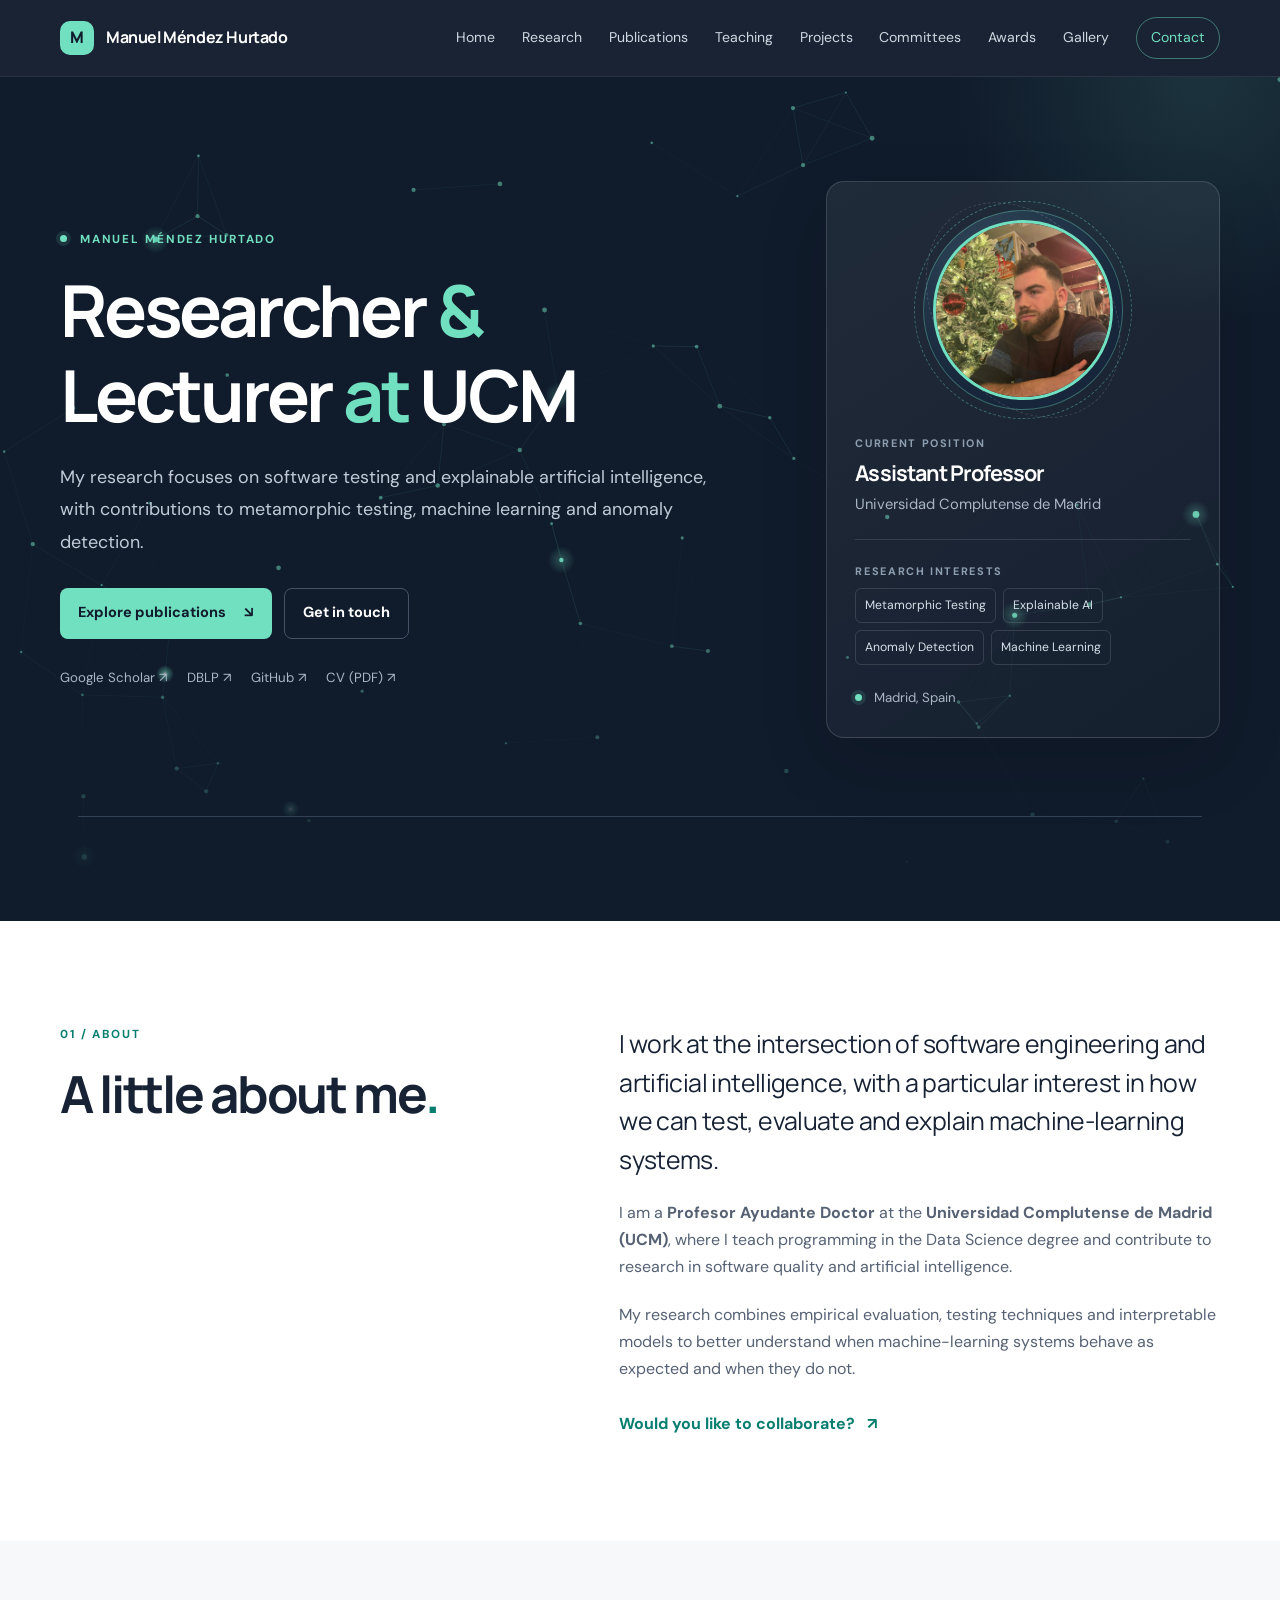
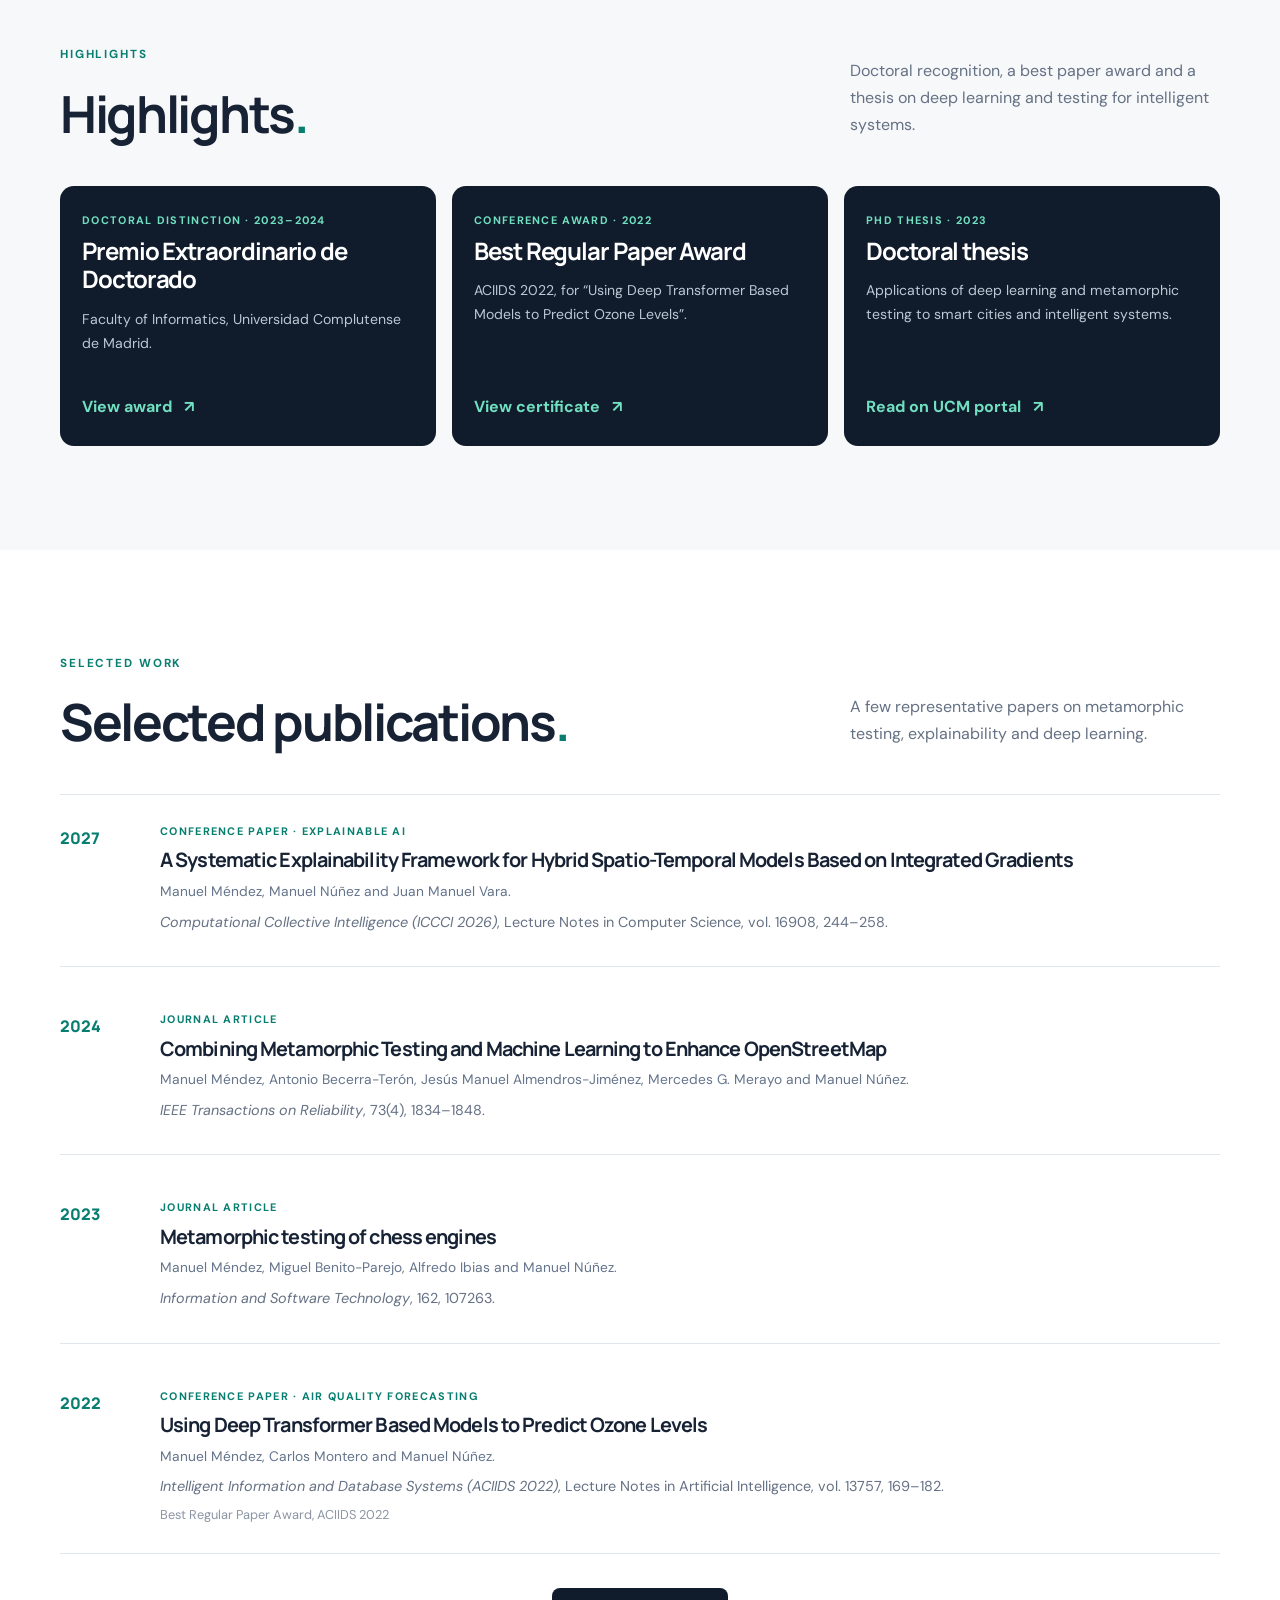
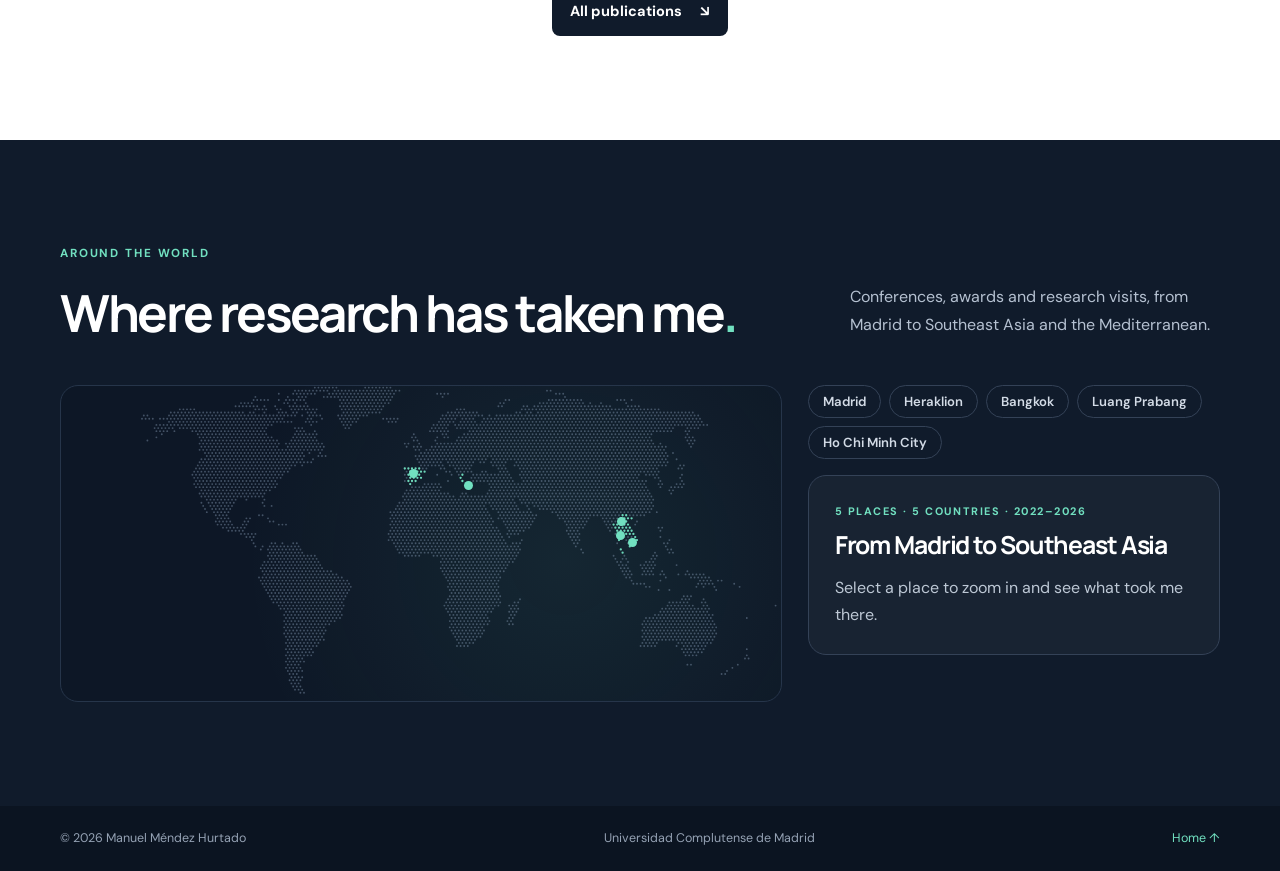
==== index.html @ ad439038 "Add animated hero network and interactive journey map to the home page - Hero: canvas network of nod" ====
<!doctype html>
<html lang="en">
<head>
  <meta charset="utf-8">
  <meta name="viewport" content="width=device-width, initial-scale=1">
  <meta name="description" content="Academic profile of Manuel Méndez Hurtado, researcher and lecturer at Universidad Complutense de Madrid.">
  <meta name="theme-color" content="#101b2b">
  <title>Home | Manuel Méndez Hurtado</title>
  <link rel="preconnect" href="https://fonts.googleapis.com">
  <link rel="preconnect" href="https://fonts.gstatic.com" crossorigin>
  <link href="https://fonts.googleapis.com/css2?family=DM+Sans:wght@400;500;600;700&family=Manrope:wght@400;500;600;700;800&display=swap" rel="stylesheet">
  <link rel="stylesheet" href="styles.css">
  <script type="application/ld+json">
  {
    "@context": "https://schema.org",
    "@type": "Person",
    "@id": "https://mmh1997.github.io/manuelmendezresearch/#person",
    "name": "Manuel Méndez Hurtado",
    "alternateName": [
      "Manuel Méndez"
    ],
    "url": "https://mmh1997.github.io/manuelmendezresearch/",
    "image": "https://mmh1997.github.io/manuelmendezresearch/assets/manuel-mendez-hurtado.jpg",
    "jobTitle": "Profesor Ayudante Doctor",
    "description": "Researcher and lecturer at Universidad Complutense de Madrid working on software testing and explainable artificial intelligence.",
    "worksFor": {
      "@type": "CollegeOrUniversity",
      "name": "Universidad Complutense de Madrid",
      "url": "https://www.ucm.es/"
    },
    "address": {
      "@type": "PostalAddress",
      "addressLocality": "Madrid",
      "addressCountry": "ES"
    },
    "knowsAbout": [
      "Metamorphic testing",
      "Explainable artificial intelligence",
      "Anomaly detection",
      "Machine learning",
      "Software testing"
    ],
    "award": [
      "Premio Extraordinario de Doctorado, Faculty of Informatics, Universidad Complutense de Madrid (2023–2024)",
      "Best Regular Paper Award, ACIIDS 2022"
    ],
    "sameAs": [
      "https://scholar.google.es/citations?user=avZSGS0AAAAJ&hl=es",
      "https://dblp.org/pid/335/9551.html",
      "https://github.com/MMH1997"
    ]
  }
  </script>
</head>
<body>
  <a class="skip-link" href="#main">Skip to content</a>
  <header class="site-header">
    <nav class="nav container" aria-label="Main navigation">
      <a class="brand" href="index.html" aria-label="Home">
        <span class="brand-mark">M</span>
        <span>Manuel Méndez Hurtado</span>
      </a>
      <button class="menu-toggle" id="menu-toggle" aria-expanded="false" aria-controls="nav-links" aria-label="Open navigation">☰</button>
      <div class="nav-links" id="nav-links">
        <a href="index.html" aria-current="page">Home</a>
        <a href="research.html">Research</a>
        <a href="publications.html">Publications</a>
        <a href="teaching.html">Teaching</a>
        <a href="projects.html">Projects</a>
        <a href="committees.html">Committees</a>
        <a href="awards.html">Awards</a>
        <a href="gallery.html">Gallery</a>
        <a href="contact.html" class="nav-contact">Contact</a>
      </div>
    </nav>
  </header>
  <main id="main">
<section class="hero section" id="home">
      <div class="container hero-grid">
        <div class="hero-copy">
          <p class="eyebrow"><span class="status-dot"></span> Manuel Méndez Hurtado </p>
          <h1>Researcher <span class="accent">&</span> Lecturer <span class="accent"> at </span> UCM </h1>
          <p class="hero-lead">My research focuses on software testing and explainable artificial intelligence, with contributions to metamorphic testing, machine learning and anomaly detection.</p>
          <div class="hero-actions">
            <a class="button button-primary" href="publications.html">Explore publications <span aria-hidden="true">↘</span></a>
            <a class="button button-secondary" href="contact.html">Get in touch</a>
          </div>
          <div class="hero-links" aria-label="Academic profiles">
            <a href="https://scholar.google.es/citations?user=avZSGS0AAAAJ&amp;hl=es" target="_blank" rel="noreferrer">Google Scholar <span aria-hidden="true">↗</span></a>
            <a href="https://dblp.org/pid/335/9551.html" target="_blank" rel="noreferrer">DBLP <span aria-hidden="true">↗</span></a>
            <a href="https://github.com/MMH1997" target="_blank" rel="noreferrer">GitHub <span aria-hidden="true">↗</span></a>
            <a href="https://web.fdi.ucm.es/UCMFiles/pdf/CVs/manumend.pdf" target="_blank" rel="noreferrer">CV (PDF) <span aria-hidden="true">↗</span></a>
          </div>
        </div>

<aside class="hero-card" aria-label="Profile summary">
  <div class="profile-orbit">
    <img
      class="profile-photo"
      src="assets/manuel-mendez-hurtado.jpg"
      alt="Manuel Méndez Hurtado"
    >
    <span class="orbit orbit-one"></span>
    <span class="orbit orbit-two"></span>
  </div>
          <p class="card-label">CURRENT POSITION</p>
          <h2>Assistant Professor</h2>
          <p class="muted">Universidad Complutense de Madrid</p>
          <div class="card-rule"></div>
          <p class="card-label">RESEARCH INTERESTS</p>
          <div class="tag-list">
            <span>Metamorphic Testing</span>
            <span>Explainable AI</span>
            <span>Anomaly Detection</span>
            <span>Machine Learning</span>
          </div>
          <p class="card-foot"><span class="mini-dot"></span> Madrid, Spain</p>
        </aside>
      </div>
      <div class="hero-bottom container">
        <span></span><span class="hero-line"></span><span></span>
      </div>
    </section>

<section class="section section-light" id="about">
      <div class="container split-layout">
        <div>
          <p class="eyebrow eyebrow-dark">01 / ABOUT</p>
          <h2 class="section-title">A little about me<span class="accent">.</span></h2>
        </div>
        <div class="section-copy">
          <p class="large-copy">I work at the intersection of software engineering and artificial intelligence, with a particular interest in how we can test, evaluate and explain machine-learning systems.</p>
          <p>I am a <strong>Profesor Ayudante Doctor</strong> at the <strong>Universidad Complutense de Madrid (UCM)</strong>, where I teach programming in the Data Science degree and contribute to research in software quality and artificial intelligence.</p>
          <p>My research combines empirical evaluation, testing techniques and interpretable models to better understand when machine-learning systems behave as expected and when they do not.</p>
          <a class="text-link" href="contact.html">Would you like to collaborate? <span aria-hidden="true">↗</span></a>
        </div>
      </div>
    </section>

    <section class="section" id="highlights">
      <div class="container">
        <div class="section-heading">
          <div>
            <p class="eyebrow eyebrow-dark">HIGHLIGHTS</p>
            <h2 class="section-title">Highlights<span class="accent">.</span></h2>
          </div>
          <p class="section-intro">Doctoral recognition, a best paper award and a thesis on deep learning and testing for intelligent systems.</p>
        </div>
        <div class="highlight-grid">
          <article class="project-card highlight-card">
            <p class="project-kicker">DOCTORAL DISTINCTION · 2023–2024</p>
            <h3>Premio Extraordinario de Doctorado</h3>
            <p>Faculty of Informatics, Universidad Complutense de Madrid.</p>
            <a class="text-link highlight-link" href="awards.html">View award <span aria-hidden="true">↗</span></a>
          </article>
          <article class="project-card highlight-card">
            <p class="project-kicker">CONFERENCE AWARD · 2022</p>
            <h3>Best Regular Paper Award</h3>
            <p>ACIIDS 2022, for “Using Deep Transformer Based Models to Predict Ozone Levels”.</p>
            <a class="text-link highlight-link" href="awards.html">View certificate <span aria-hidden="true">↗</span></a>
          </article>
          <article class="project-card highlight-card">
            <p class="project-kicker">PHD THESIS · 2023</p>
            <h3>Doctoral thesis</h3>
            <p>Applications of deep learning and metamorphic testing to smart cities and intelligent systems.</p>
            <a class="text-link highlight-link" href="https://produccioncientifica.ucm.es/documentos/67895f5463972c4a4c5979fa" target="_blank" rel="noopener noreferrer">Read on UCM portal <span aria-hidden="true">↗</span></a>
          </article>
        </div>
      </div>
    </section>

    <section class="section section-light" id="selected-publications">
      <div class="container">
        <div class="section-heading">
          <div>
            <p class="eyebrow eyebrow-dark">SELECTED WORK</p>
            <h2 class="section-title">Selected publications<span class="accent">.</span></h2>
          </div>
          <p class="section-intro">A few representative papers on metamorphic testing, explainability and deep learning.</p>
        </div>
        <div class="publication-list">
        <article class="publication">
          <div class="pub-year">2027</div>
          <div class="pub-content">
            <p class="pub-type">Conference paper · Explainable AI</p>
            <h3><a href="https://doi.org/10.1007/978-3-032-36868-3_17" target="_blank" rel="noopener noreferrer">A Systematic Explainability Framework for Hybrid Spatio-Temporal Models Based on Integrated Gradients</a></h3>
            <p class="pub-authors">Manuel Méndez, Manuel Núñez and Juan Manuel Vara.</p>
            <p class="pub-venue"><em>Computational Collective Intelligence (ICCCI 2026)</em>, Lecture Notes in Computer Science, vol. 16908, 244–258.</p>
          </div>
        </article>
        <article class="publication">
          <div class="pub-year">2024</div>
          <div class="pub-content">
            <p class="pub-type">Journal article</p>
            <h3><a href="https://doi.org/10.1109/TR.2024.3379366" target="_blank" rel="noopener noreferrer">Combining Metamorphic Testing and Machine Learning to Enhance OpenStreetMap</a></h3>
            <p class="pub-authors">Manuel Méndez, Antonio Becerra-Terón, Jesús Manuel Almendros-Jiménez, Mercedes G. Merayo and Manuel Núñez.</p>
            <p class="pub-venue"><em>IEEE Transactions on Reliability</em>, 73(4), 1834–1848.</p>
          </div>
        </article>
        <article class="publication">
          <div class="pub-year">2023</div>
          <div class="pub-content">
            <p class="pub-type">Journal article</p>
            <h3><a href="https://doi.org/10.1016/j.infsof.2023.107263" target="_blank" rel="noopener noreferrer">Metamorphic testing of chess engines</a></h3>
            <p class="pub-authors">Manuel Méndez, Miguel Benito-Parejo, Alfredo Ibias and Manuel Núñez.</p>
            <p class="pub-venue"><em>Information and Software Technology</em>, 162, 107263.</p>
          </div>
        </article>
        <article class="publication">
          <div class="pub-year">2022</div>
          <div class="pub-content">
            <p class="pub-type">Conference paper · Air quality forecasting</p>
            <h3><a href="https://doi.org/10.1007/978-3-031-21743-2_14" target="_blank" rel="noopener noreferrer">Using Deep Transformer Based Models to Predict Ozone Levels</a></h3>
            <p class="pub-authors">Manuel Méndez, Carlos Montero and Manuel Núñez.</p>
            <p class="pub-venue"><em>Intelligent Information and Database Systems (ACIIDS 2022)</em>, Lecture Notes in Artificial Intelligence, vol. 13757, 169–182.</p>
            <p class="pub-note">Best Regular Paper Award, ACIIDS 2022</p>
          </div>
        </article>
        </div>
        <div class="center-action">
          <a class="button button-dark" href="publications.html">All publications <span aria-hidden="true">↘</span></a>
        </div>
      </div>
    </section>

    <section class="section travel-section" id="journey" data-travel>
      <div class="container">
        <div class="section-heading">
          <div>
            <p class="eyebrow">AROUND THE WORLD</p>
            <h2 class="section-title">Where research has taken me<span class="accent">.</span></h2>
          </div>
          <p class="section-intro">Conferences, awards and research visits, from Madrid to Southeast Asia and the Mediterranean.</p>
        </div>

        <div class="travel-layout">
          <div class="travel-map">
            <div class="travel-viewport">
              <div class="travel-stage" data-travel-stage>
                <img class="travel-dots" src="assets/world-dots.svg" alt="" width="1000" height="438" loading="lazy" decoding="async">
                <button type="button" class="travel-marker" data-place="madrid" style="left:49.05%;top:27.94%" tabindex="-1" aria-hidden="true"><span class="travel-marker-dot"></span><span class="travel-marker-label">Madrid</span></button>
                <button type="button" class="travel-marker" data-place="heraklion" style="left:56.57%;top:31.67%" tabindex="-1" aria-hidden="true"><span class="travel-marker-dot"></span><span class="travel-marker-label">Heraklion</span></button>
                <button type="button" class="travel-marker" data-place="bangkok" style="left:77.68%;top:47.6%" tabindex="-1" aria-hidden="true"><span class="travel-marker-dot"></span><span class="travel-marker-label">Bangkok</span></button>
                <button type="button" class="travel-marker" data-place="luangprabang" style="left:77.85%;top:43.08%" tabindex="-1" aria-hidden="true"><span class="travel-marker-dot"></span><span class="travel-marker-label">Luang Prabang</span></button>
                <button type="button" class="travel-marker" data-place="hochiminh" style="left:79.46%;top:49.75%" tabindex="-1" aria-hidden="true"><span class="travel-marker-dot"></span><span class="travel-marker-label">Ho Chi Minh City</span></button>
              </div>
            </div>
            <button type="button" class="travel-reset" data-travel-reset hidden>World view</button>
          </div>

          <div class="travel-panel">
            <div class="travel-chips" role="group" aria-label="Choose a place" data-travel-chips>
              <button type="button" class="travel-chip" data-place="madrid" aria-pressed="false">Madrid</button>
              <button type="button" class="travel-chip" data-place="heraklion" aria-pressed="false">Heraklion</button>
              <button type="button" class="travel-chip" data-place="bangkok" aria-pressed="false">Bangkok</button>
              <button type="button" class="travel-chip" data-place="luangprabang" aria-pressed="false">Luang Prabang</button>
              <button type="button" class="travel-chip" data-place="hochiminh" aria-pressed="false">Ho Chi Minh City</button>
            </div>

            <div class="travel-cards" aria-live="polite">
              <article class="travel-card" data-place="overview" hidden>
                <p class="travel-card-kicker">5 PLACES · 5 COUNTRIES · 2022–2026</p>
                <h3>From Madrid to Southeast Asia</h3>
                <p>Select a place to zoom in and see what took me there.</p>
              </article>

              <article class="travel-card" data-place="madrid" data-zoom="3.2">
                <p class="travel-card-kicker">SPAIN · HOME BASE</p>
                <h3>Madrid</h3>
                <ul class="travel-events">
                  <li><span class="travel-date">Mar 2026</span> Graduation speech and Premio Extraordinario de Doctorado at the Faculty of Informatics.</li>
                  <li><span class="travel-date">May 2026</span> Recognition at the university-wide ceremony of Universidad Complutense de Madrid.</li>
                  <li><span class="travel-date">Jul 2024</span> Teaching presentation for my Assistant Professor candidacy, Faculty of Statistical Studies.</li>
                </ul>
                <a class="text-link travel-link" href="gallery.html#awards">See the photos <span aria-hidden="true">↗</span></a>
              </article>

              <article class="travel-card" data-place="heraklion" data-zoom="3.6">
                <p class="travel-card-kicker">GREECE · SEPTEMBER 2026</p>
                <h3>Heraklion</h3>
                <ul class="travel-events">
                  <li><span class="travel-date">Sep 2026</span> ICCCI 2026, the International Conference on Computational Collective Intelligence.</li>
                </ul>
                <a class="text-link travel-link" href="gallery.html#conferences">See the photos <span aria-hidden="true">↗</span></a>
              </article>

              <article class="travel-card" data-place="bangkok" data-zoom="5">
                <p class="travel-card-kicker">THAILAND · MAY 2024</p>
                <h3>Bangkok</h3>
                <ul class="travel-events">
                  <li><span class="travel-date">May 2024</span> Research meeting with Mercedes G. Merayo, Suphamit Chittayasothorn and Manuel Núñez.</li>
                </ul>
                <a class="text-link travel-link" href="gallery.html#collaborations">See the photos <span aria-hidden="true">↗</span></a>
              </article>

              <article class="travel-card" data-place="luangprabang" data-zoom="5">
                <p class="travel-card-kicker">LAOS · MAY 2024</p>
                <h3>Luang Prabang</h3>
                <ul class="travel-events">
                  <li><span class="travel-date">May 2024</span> Research visit with Mercedes G. Merayo, Suphamit Chittayasothorn and Manuel Núñez.</li>
                </ul>
                <a class="text-link travel-link" href="gallery.html#collaborations">See the photos <span aria-hidden="true">↗</span></a>
              </article>

              <article class="travel-card" data-place="hochiminh" data-zoom="5">
                <p class="travel-card-kicker">VIETNAM · NOVEMBER 2022</p>
                <h3>Ho Chi Minh City</h3>
                <ul class="travel-events">
                  <li><span class="travel-date">Nov 2022</span> ACIIDS 2022, where “Using Deep Transformer Based Models to Predict Ozone Levels” received the Best Regular Paper Award.</li>
                </ul>
                <a class="text-link travel-link" href="gallery.html#awards">See the photos <span aria-hidden="true">↗</span></a>
              </article>
            </div>
          </div>
        </div>
      </div>
    </section>
  </main>
  <footer class="site-footer">
    <div class="container footer-inner">
      <span>© <span id="year">2026</span> Manuel Méndez Hurtado</span>
      <span>Universidad Complutense de Madrid</span>
      <a href="index.html">Home <span aria-hidden="true">↑</span></a>
    </div>
  </footer>
  <script src="script.js"></script>
  <script src="travel-map.js" defer></script>
  <script src="hero-network.js" defer></script>
</body>
</html>
---- styles.css ----
:root {
  --navy: #101b2b;
  --navy-2: #17263a;
  --ink: #172235;
  --muted: #657184;
  --paper: #f7f8fa;
  --white: #fff;
  --line: #e1e6ec;
  --teal: #71e0c0;
  --teal-dark: #087e70;
  --serif: "Manrope", sans-serif;
  --sans: "DM Sans", sans-serif;
  --container: 1160px;
  --radius: 18px;
}

* {
  box-sizing: border-box;
}

html {
  scroll-behavior: smooth;
  scroll-padding-top: 88px;
}

body {
  margin: 0;
  background: var(--paper);
  color: var(--ink);
  font-family: var(--sans);
  line-height: 1.7;
  -webkit-font-smoothing: antialiased;
}

a {
  color: inherit;
  text-decoration: none;
}

button,
a {
  -webkit-tap-highlight-color: transparent;
}

.container {
  width: min(var(--container), calc(100% - 48px));
  margin-inline: auto;
}

.skip-link {
  position: absolute;
  left: -999px;
  top: 8px;
  z-index: 1000;
  background: white;
  padding: 10px 14px;
}

.skip-link:focus {
  left: 8px;
}

.site-header {
  position: sticky;
  top: 0;
  z-index: 100;
  background: rgba(16, 27, 43, .96);
  backdrop-filter: blur(14px);
  border-bottom: 1px solid rgba(255, 255, 255, .08);
}

.nav {
  display: flex;
  align-items: center;
  justify-content: space-between;
  min-height: 76px;
  gap: 28px;
  color: white;
}

.brand {
  display: inline-flex;
  align-items: center;
  gap: 12px;
  font-family: var(--serif);
  font-weight: 700;
  letter-spacing: -.025em;
  white-space: nowrap;
}

.brand-mark {
  display: grid;
  place-items: center;
  width: 34px;
  height: 34px;
  border-radius: 10px;
  background: var(--teal);
  color: var(--navy);
  font-weight: 800;
}

.nav-links {
  display: flex;
  align-items: center;
  gap: clamp(14px, 2.1vw, 28px);
  font-size: .88rem;
  color: #d0d8e2;
}

.nav-links a {
  transition: color .2s ease;
}

.nav-links a:hover,
.nav-links a:focus-visible {
  color: var(--teal);
}

.nav-links .nav-contact {
  color: var(--teal);
  border: 1px solid rgba(113, 224, 192, .45);
  border-radius: 999px;
  padding: 8px 14px;
}

.menu-toggle {
  display: none;
  background: transparent;
  border: 1px solid #4a586a;
  color: white;
  border-radius: 8px;
  padding: 7px 10px;
  font-size: 1.1rem;
}

/* Hero and profile */

.hero {
  background: var(--navy);
  color: white;
  padding: 88px 0 30px;
  overflow: hidden;
  position: relative;
}

.hero::before {
  content: "";
  position: absolute;
  width: 520px;
  height: 520px;
  border-radius: 50%;
  right: -180px;
  top: -260px;
  background: radial-gradient(circle, rgba(113, 224, 192, .12), transparent 68%);
  pointer-events: none;
}

.hero-grid {
  display: grid;
  grid-template-columns: 1.35fr .8fr;
  align-items: center;
  gap: clamp(45px, 8vw, 120px);
  position: relative;
}

.eyebrow {
  margin: 0 0 18px;
  color: var(--teal);
  font-size: .73rem;
  font-weight: 700;
  letter-spacing: .16em;
  text-transform: uppercase;
}

.eyebrow-dark {
  color: var(--teal-dark);
}

.status-dot,
.mini-dot {
  display: inline-block;
  width: 7px;
  height: 7px;
  border-radius: 50%;
  background: var(--teal);
  margin-right: 8px;
  vertical-align: 1px;
  box-shadow: 0 0 0 4px rgba(113, 224, 192, .12);
}

h1,
h2,
h3,
p {
  margin-top: 0;
}

h1,
h2,
h3 {
  font-family: var(--serif);
  letter-spacing: -.045em;
  line-height: 1.18;
}

h1 {
  max-width: 720px;
  margin-bottom: 24px;
  font-size: clamp(2.8rem, 5.6vw, 5.25rem);
  font-weight: 700;
}

.accent {
  color: var(--teal-dark);
}

.hero .accent {
  color: var(--teal);
}

.hero-lead {
  max-width: 660px;
  color: #c1cbd8;
  font-size: 1.12rem;
  line-height: 1.8;
}

.hero-actions {
  display: flex;
  gap: 12px;
  flex-wrap: wrap;
  margin: 30px 0 28px;
}

.button {
  display: inline-flex;
  align-items: center;
  justify-content: center;
  gap: 18px;
  min-height: 48px;
  padding: 12px 18px;
  border-radius: 8px;
  font-weight: 700;
  font-size: .91rem;
  transition: transform .2s, background .2s;
}

.button:hover {
  transform: translateY(-2px);
}

.button-primary {
  color: var(--navy);
  background: var(--teal);
}

.button-primary:hover {
  background: #8cebd0;
}

.button-secondary {
  color: white;
  border: 1px solid #465367;
}

.button-secondary:hover {
  border-color: var(--teal);
}

.hero-links {
  display: flex;
  gap: 20px;
  flex-wrap: wrap;
  color: #aab6c6;
  font-size: .83rem;
}

.hero-links a:hover {
  color: var(--teal);
}

.hero-card {
  padding: 28px;
  border: 1px solid rgba(255, 255, 255, .14);
  border-radius: var(--radius);
  background: linear-gradient(145deg, rgba(255, 255, 255, .07), rgba(255, 255, 255, .025));
  box-shadow: 0 24px 70px rgba(0, 0, 0, .12);
}

.profile-orbit {
  position: relative;
  width: 200px;
  height: 200px;
  margin: 0 auto 24px;
  display: flex;
  align-items: center;
  justify-content: center;
  border-radius: 50%;
  background: radial-gradient(circle at 35% 25%, #31495b, #17263a 68%);
  border: 1px solid rgba(113, 224, 192, .35);
}

.profile-photo {
  display: block;
  width: 180px;
  height: 180px;
  min-width: 180px;
  max-width: 180px;
  min-height: 180px;
  max-height: 180px;
  flex: 0 0 180px;
  object-fit: cover;
  object-position: center 28%;
  border-radius: 50%;
  border: 3px solid var(--teal);
  position: relative;
  z-index: 1;
}

.orbit {
  position: absolute;
  inset: -10px;
  border: 1px dashed rgba(113, 224, 192, .38);
  border-radius: 50%;
}

.orbit-two {
  inset: 13px -18px;
  transform: rotate(55deg);
  border-color: rgba(255, 255, 255, .15);
}

.card-label {
  margin-bottom: 8px;
  color: #8f9fb2;
  font-size: .68rem;
  letter-spacing: .15em;
  font-weight: 700;
}

.hero-card h2 {
  font-size: 1.35rem;
  margin-bottom: 6px;
  color: white;
}

.muted {
  color: #aab6c6;
  font-size: .92rem;
}

.card-rule {
  height: 1px;
  background: rgba(255, 255, 255, .12);
  margin: 22px 0;
}

.tag-list {
  display: flex;
  gap: 7px;
  flex-wrap: wrap;
}

.tag-list span {
  padding: 6px 9px;
  color: #d5e0e9;
  border: 1px solid rgba(255, 255, 255, .13);
  border-radius: 6px;
  font-size: .76rem;
}

.card-foot {
  margin: 22px 0 0;
  color: #aab6c6;
  font-size: .83rem;
}

.hero-bottom {
  display: flex;
  align-items: center;
  gap: 18px;
  margin-top: 78px;
  color: #77879b;
  font-size: .65rem;
  font-weight: 700;
  letter-spacing: .18em;
}

.hero-line {
  height: 1px;
  background: #334255;
  flex: 1;
}

/* General sections */

.section {
  padding: 104px 0;
}

.section-light {
  background: #fff;
}

.split-layout {
  display: grid;
  grid-template-columns: .85fr 1.15fr;
  gap: clamp(45px, 9vw, 140px);
}

.section-title {
  font-size: clamp(2.2rem, 4vw, 3.55rem);
  margin: 0;
}

.section-title .accent {
  color: var(--teal-dark);
}

.section-copy {
  color: #566274;
}

.section-copy p {
  margin-bottom: 20px;
}

.large-copy {
  font-family: var(--serif);
  color: var(--ink);
  font-size: clamp(1.22rem, 2vw, 1.55rem);
  line-height: 1.55;
  letter-spacing: -.025em;
}

.text-link {
  display: inline-flex;
  gap: 12px;
  margin-top: 8px;
  color: var(--teal-dark);
  font-weight: 700;
}

.section-heading {
  display: flex;
  justify-content: space-between;
  align-items: end;
  gap: 40px;
  margin-bottom: 42px;
}

.section-intro {
  max-width: 370px;
  margin: 0 0 5px;
  color: var(--muted);
}

/* Research cards */

.research-grid {
  display: grid;
  grid-template-columns: repeat(4, 1fr);
  gap: 16px;
}

.research-card {
  position: relative;
  min-height: 300px;
  padding: 25px 22px;
  border: 1px solid var(--line);
  border-radius: 14px;
  background: white;
  transition: transform .22s, box-shadow .22s, border-color .22s;
}

.research-card:hover {
  transform: translateY(-5px);
  box-shadow: 0 18px 40px rgba(16, 27, 43, .07);
  border-color: #b5ded5;
}

.number {
  position: absolute;
  top: 22px;
  right: 22px;
  color: #aab4c0;
  font-size: .75rem;
  font-weight: 700;
}

.research-icon {
  display: grid;
  place-items: center;
  width: 44px;
  height: 44px;
  border-radius: 12px;
  margin-bottom: 28px;
  background: #e6f8f2;
  color: var(--teal-dark);
  font-size: 1.5rem;
}

.research-card h3 {
  font-size: 1.22rem;
  margin-bottom: 12px;
}

.research-card p {
  color: var(--muted);
  font-size: .9rem;
  line-height: 1.7;
}

.card-keywords {
  border-top: 1px solid var(--line);
  padding-top: 13px;
  margin-top: 18px;
  color: var(--teal-dark);
  font-size: .72rem;
  font-weight: 700;
}

/* Publications */

.publication-list {
  display: grid;
  gap: 1rem;
  border-top: 1px solid var(--line);
}

.publication {
  display: grid;
  grid-template-columns: 75px 1fr;
  gap: 25px;
  padding: 27px 0;
  border-bottom: 1px solid var(--line);
  align-items: start;
}

.pub-year {
  font-family: var(--serif);
  font-size: 1rem;
  font-weight: 800;
  color: var(--teal-dark);
  padding-top: 3px;
}

.pub-type,
.project-kicker {
  color: var(--teal-dark);
  text-transform: uppercase;
  letter-spacing: .12em;
  font-size: .68rem;
  font-weight: 700;
  margin-bottom: 8px;
}

.pub-content h3 {
  font-size: 1.24rem;
  margin-bottom: 8px;
}

.pub-venue {
  color: var(--muted);
  margin-bottom: 5px;
  font-size: .9rem;
}

.pub-note {
  color: #8b95a3;
  font-size: .8rem;
  margin-bottom: 0;
}

.publication-placeholder {
  opacity: .8;
}

.center-action {
  text-align: center;
  margin-top: 34px;
}

.button-dark {
  color: white;
  background: var(--navy);
}

.button-dark:hover {
  background: #24364d;
}

/* Projects */

.project-grid {
  display: grid;
  grid-template-columns: repeat(4, 1fr);
  gap: 16px;
}

.project-card {
  padding: 25px 22px;
  background: var(--navy);
  color: white;
  border-radius: 14px;
  min-height: 245px;
  display: flex;
  flex-direction: column;
  align-items: flex-start;
}

.project-card h3 {
  font-size: 1.5rem;
  margin-bottom: 14px;
}

.project-card p:not(.project-kicker) {
  color: #bdc8d5;
  font-size: .88rem;
  line-height: 1.7;
}

.project-kicker {
  color: var(--teal);
}

.project-status {
  margin-top: auto;
  padding-top: 14px;
  color: #8e9eb1;
  font-size: .72rem;
  border-top: 1px solid #354358;
  width: 100%;
}

/* Teaching */

.teaching-group {
  margin-top: 28px;
}

.teaching-group > .project-kicker {
  margin-bottom: 8px;
}

.teaching-group .teaching-item {
  padding: 18px 0;
}

.teaching-item {
  display: grid;
  grid-template-columns: 64px minmax(0, 1fr);
  gap: 18px;
  padding: 20px 0;
  border-top: 1px solid var(--line);
  min-width: 0;
}

.teaching-year {
  color: var(--teal-dark);
  font-weight: 800;
  font-size: .8rem;
}

.teaching-item h3 {
  margin-bottom: 6px;
  font-size: 1.15rem;
}

.teaching-item p {
  margin-bottom: 0;
  font-size: .92rem;
  overflow-wrap: break-word;
}

.small-note {
  font-size: .8rem;
  color: #8a95a4;
}

/* Doctoral supervision layout */

#teaching .split-layout {
  grid-template-columns: minmax(0, 1fr) minmax(0, 1.2fr);
  gap: clamp(40px, 5vw, 72px);
  align-items: start;
}

#teaching .teaching-sidebar {
  min-width: 0;
}

#teaching .teaching-sidebar .section-title {
  max-width: 100%;
  overflow-wrap: normal;
}

#teaching .doctoral-group {
  margin-top: 34px;
}

#teaching .doctoral-intro {
  color: var(--ink);
  line-height: 1.7;
  margin-bottom: 18px;
}

#teaching .doctoral-item {
  border-top: 1px solid var(--line);
  padding: 20px 0;
  min-width: 0;
}

#teaching .doctoral-item h3 {
  font-size: 1.12rem;
  margin-bottom: 8px;
  overflow-wrap: normal;
  word-break: normal;
}

#teaching .doctoral-item p {
  color: #566274;
  font-size: .92rem;
  line-height: 1.75;
  margin-bottom: 0;
  overflow-wrap: break-word;
  word-break: normal;
  hyphens: auto;
}

#teaching .teaching-main {
  min-width: 0;
}

#teaching .teaching-main .teaching-item {
  grid-template-columns: 64px minmax(0, 1fr);
}

.supervision-stat {
  display: flex;
  align-items: center;
  gap: 20px;
  padding: 24px 0;
  border-top: 1px solid var(--line);
  margin-top: 8px;
}

.supervision-number {
  color: var(--teal-dark);
  font-family: var(--serif);
  font-size: 3.4rem;
  font-weight: 800;
  line-height: 1;
  letter-spacing: -.07em;
}

.supervision-stat h3 {
  font-size: 1.15rem;
  margin-bottom: 7px;
}

.supervision-stat p {
  margin-bottom: 0;
  font-size: .92rem;
}

/* Awards */

.awards-grid {
  display: grid;
  grid-template-columns: repeat(2, minmax(0, 1fr));
  gap: 22px;
}

.award-card {
  overflow: hidden;
  background: #fff;
  border: 1px solid var(--line);
  border-radius: 14px;
  transition: transform .22s, box-shadow .22s, border-color .22s;
}

.award-card:hover {
  transform: translateY(-4px);
  box-shadow: 0 18px 40px rgba(16, 27, 43, .08);
  border-color: #b5ded5;
}

.award-image-link {
  display: flex;
  align-items: center;
  justify-content: center;
  min-height: 240px;
  padding: 18px;
  background: #f0f2f4;
  border-bottom: 1px solid var(--line);
}

.award-image {
  display: block;
  width: 100%;
  max-height: 360px;
  object-fit: contain;
}

.award-document {
  max-height: 390px;
}

.award-content {
  padding: 24px;
}

.award-content h3 {
  font-size: 1.3rem;
  margin-bottom: 10px;
}

.award-content p:last-child {
  color: var(--muted);
  margin-bottom: 0;
}

/* Contact */

.contact-section {
  background: var(--navy);
  color: white;
}

.contact-section .section-title {
  max-width: 450px;
}

.contact-section .section-title .accent {
  color: var(--teal);
}

.contact-grid {
  display: grid;
  grid-template-columns: 1fr .9fr;
  gap: clamp(45px, 9vw, 130px);
  align-items: center;
}

.contact-lead {
  max-width: 440px;
  color: #bdc8d5;
  margin-top: 24px;
}

.contact-panel {
  border: 1px solid #344257;
  border-radius: var(--radius);
  padding: 30px;
  background: rgba(255, 255, 255, .035);
}

.contact-panel h3 {
  font-size: 1.5rem;
  margin-bottom: 8px;
}

.contact-panel > p:not(.card-label) {
  color: #aebac9;
}

.contact-link {
  display: inline-flex;
  gap: 14px;
  color: var(--teal);
  font-weight: 700;
  overflow-wrap: anywhere;
}

.contact-socials {
  display: flex;
  gap: 18px;
  flex-wrap: wrap;
  border-top: 1px solid #344257;
  margin-top: 25px;
  padding-top: 20px;
  color: #bdc8d5;
  font-size: .83rem;
}

.contact-socials a:hover {
  color: var(--teal);
}

/* Footer */

.site-footer {
  background: #0b1421;
  color: #95a2b4;
  font-size: .78rem;
  padding: 22px 0;
}

.footer-inner {
  display: flex;
  justify-content: space-between;
  align-items: center;
  gap: 18px;
}

.footer-inner a {
  color: var(--teal);
}

/* Responsive layout */

@media (max-width: 1000px) {
  .nav-links {
    gap: 14px;
    font-size: .82rem;
  }

  .brand {
    font-size: .9rem;
  }

  .hero-grid {
    gap: 42px;
  }

  .research-grid,
  .project-grid {
    grid-template-columns: repeat(2, 1fr);
  }

  #teaching .split-layout {
    gap: 36px;
  }
}

@media (max-width: 760px) {
  .container {
    width: min(var(--container), calc(100% - 36px));
  }

  .nav {
    min-height: 68px;
  }

  .menu-toggle {
    display: block;
  }

  .nav-links {
    display: none;
    position: absolute;
    left: 0;
    right: 0;
    top: 68px;
    padding: 18px 24px 24px;
    background: var(--navy);
    flex-direction: column;
    align-items: stretch;
    gap: 0;
    border-bottom: 1px solid #344257;
  }

  .nav-links.open {
    display: flex;
  }

  .nav-links a {
    padding: 11px 0;
  }

  .nav-links .nav-contact {
    padding: 8px 12px;
    margin-top: 7px;
    text-align: center;
  }

  .hero {
    padding-top: 62px;
  }

  .hero-grid,
  .split-layout,
  .contact-grid {
    grid-template-columns: 1fr;
  }

  #teaching .split-layout {
    grid-template-columns: minmax(0, 1fr);
    gap: 36px;
  }

  .hero-grid {
    gap: 46px;
  }

  h1 {
    font-size: clamp(2.8rem, 12vw, 4.2rem);
  }

  .hero-card {
    max-width: 470px;
  }

  .hero-bottom {
    margin-top: 54px;
    font-size: .55rem;
  }

  .section {
    padding: 76px 0;
  }

  .section-heading {
    align-items: flex-start;
    flex-direction: column;
    gap: 18px;
  }

  .research-grid,
  .project-grid {
    grid-template-columns: 1fr 1fr;
  }

  .research-card {
    min-height: 0;
  }

  .publication {
    grid-template-columns: 46px 1fr;
    gap: 12px;
  }

  .contact-grid {
    gap: 35px;
  }

  .footer-inner {
    flex-wrap: wrap;
  }

  .awards-grid {
    grid-template-columns: 1fr;
  }

  .award-image-link {
    min-height: 180px;
  }

  .profile-orbit {
    width: 190px;
    height: 190px;
  }

  .profile-photo {
    width: 172px;
    height: 172px;
    min-width: 172px;
    max-width: 172px;
    min-height: 172px;
    max-height: 172px;
    flex-basis: 172px;
  }
}

@media (max-width: 480px) {
  .brand {
    font-size: .82rem;
    gap: 8px;
  }

  .brand-mark {
    width: 30px;
    height: 30px;
  }

  .hero-actions {
    align-items: stretch;
    flex-direction: column;
  }

  .hero-actions .button {
    width: 100%;
  }

  .hero-links {
    gap: 12px 16px;
  }

  .research-grid,
  .project-grid {
    grid-template-columns: 1fr;
  }

  .publication {
    grid-template-columns: 1fr;
  }

  .pub-year {
    grid-column: 1 / -1;
    margin-bottom: -6px;
  }

  .pub-content {
    grid-column: 1;
  }

  .contact-panel {
    padding: 23px;
  }

  .hero-bottom span:last-child {
    display: none;
  }

  #teaching .doctoral-item h3 {
    font-size: 1.08rem;
  }
}

@media (prefers-reduced-motion: reduce) {
  html {
    scroll-behavior: auto;
  }

  *,
  *::before,
  *::after {
    transition-duration: .01ms !important;
    animation-duration: .01ms !important;
  }
}


/* =========================================
   ACADEMIC GALLERY
   ========================================= */

.gallery-hero {
    padding: 100px 24px 80px;
    background:
        radial-gradient(ellipse at 80% 20%, rgba(45, 212, 191, 0.12), transparent 42%),
        var(--background, #0b1120);
}

.gallery-hero-content,
.gallery-section,
.gallery-closing {
    width: min(1120px, calc(100% - 48px));
    margin-inline: auto;
}

.gallery-hero-content {
    max-width: 850px;
}

.gallery-hero .eyebrow,
.gallery-kicker {
    color: var(--accent, #5eead4);
    font-size: 0.76rem;
    font-weight: 700;
    letter-spacing: 0.13em;
}

.gallery-hero h1 {
    margin: 18px 0;
    font-size: clamp(2.8rem, 7vw, 5rem);
    line-height: 1.05;
    letter-spacing: -0.045em;
}

.gallery-hero h1 span {
    color: var(--accent, #5eead4);
}

.gallery-hero p {
    max-width: 650px;
    color: var(--muted, #a8b3c7);
    font-size: 1.1rem;
    line-height: 1.8;
}

.gallery-section {
    padding-top: 76px;
    padding-bottom: 76px;
}

.gallery-section-alt {
    width: 100%;
    padding-inline: max(24px, calc((100% - 1120px) / 2));
    background: rgba(148, 163, 184, 0.045);
}

.gallery-heading {
    display: flex;
    justify-content: space-between;
    align-items: end;
    margin-bottom: 30px;
}

.gallery-heading h2 {
    margin: 12px 0;
    font-size: clamp(1.8rem, 4vw, 2.6rem);
    letter-spacing: -0.035em;
}

.gallery-heading p {
    max-width: 650px;
    margin: 0;
    color: var(--muted, #a8b3c7);
    line-height: 1.7;
}

.gallery-grid {
    display: grid;
    grid-template-columns: repeat(2, minmax(0, 1fr));
    gap: 24px;
}

.gallery-card {
    min-width: 0;
    margin: 0;
    overflow: hidden;
    border: 1px solid rgba(148, 163, 184, 0.17);
    border-radius: 16px;
    background: var(--card-bg, #111827);
    transition: transform 180ms ease, border-color 180ms ease;
}

.gallery-card:hover {
    transform: translateY(-4px);
    border-color: rgba(94, 234, 212, 0.5);
}

.gallery-image-button {
    position: relative;
    display: block;
    width: 100%;
    padding: 0;
    border: 0;
    background: #080d18;
    cursor: zoom-in;
    text-align: left;
}

.gallery-image-button img {
    display: block;
    width: 100%;
    height: 300px;
    object-fit: cover;
    transition: transform 250ms ease, opacity 250ms ease;
}

.gallery-card-wide .gallery-image-button img {
    height: 350px;
}

.gallery-card:hover .gallery-image-button img {
    transform: scale(1.025);
    opacity: 0.9;
}

.gallery-zoom {
    position: absolute;
    right: 14px;
    bottom: 14px;
    display: grid;
    width: 38px;
    height: 38px;
    place-items: center;
    border: 1px solid rgba(255, 255, 255, 0.3);
    border-radius: 50%;
    background: rgba(10, 15, 28, 0.8);
    color: white;
    font-size: 1.2rem;
}

.gallery-card figcaption {
    padding: 22px;
}

.photo-category {
    color: var(--accent, #5eead4);
    font-size: 0.7rem;
    font-weight: 700;
    letter-spacing: 0.1em;
}

.gallery-card h3 {
    margin: 10px 0 8px;
    font-size: 1.2rem;
    line-height: 1.4;
}

.gallery-card figcaption p {
    margin: 0;
    color: var(--muted, #a8b3c7);
    font-size: 0.94rem;
    line-height: 1.7;
}

.gallery-closing {
    padding-top: 90px;
    padding-bottom: 100px;
    text-align: center;
}

.gallery-closing .eyebrow {
    color: var(--accent, #5eead4);
    font-size: 0.75rem;
    font-weight: 700;
    letter-spacing: 0.12em;
}

.gallery-closing h2 {
    margin: 16px 0 24px;
    font-size: clamp(1.8rem, 4vw, 2.8rem);
}

.gallery-contact-link {
    display: inline-flex;
    gap: 12px;
    align-items: center;
    color: var(--accent, #5eead4);
    font-weight: 700;
    text-decoration: none;
}

.gallery-contact-link:hover {
    text-decoration: underline;
}

/* Full-screen image viewer */

.gallery-lightbox {
    position: fixed;
    z-index: 9999;
    inset: 0;
    display: none;
    align-items: center;
    justify-content: center;
    gap: 18px;
    padding: 60px 24px;
    background: rgba(3, 7, 18, 0.96);
}

.gallery-lightbox.is-open {
    display: flex;
}

.gallery-lightbox figure {
    display: flex;
    flex-direction: column;
    align-items: center;
    gap: 14px;
    max-width: min(1000px, 80vw);
    max-height: 100%;
    margin: 0;
}

.gallery-lightbox figure img {
    display: block;
    max-width: 100%;
    max-height: 78vh;
    object-fit: contain;
    border-radius: 8px;
}

.gallery-lightbox figcaption {
    color: #f8fafc;
    text-align: center;
    line-height: 1.5;
}

.lightbox-close,
.lightbox-prev,
.lightbox-next {
    display: grid;
    flex: 0 0 auto;
    place-items: center;
    width: 44px;
    height: 44px;
    border: 1px solid rgba(255, 255, 255, 0.25);
    border-radius: 50%;
    background: rgba(255, 255, 255, 0.08);
    color: white;
    font-size: 1.8rem;
    cursor: pointer;
}

.lightbox-close {
    position: absolute;
    top: 18px;
    right: 22px;
}

.lightbox-prev,
.lightbox-next {
    position: absolute;
    top: 50%;
    transform: translateY(-50%);
}

.lightbox-prev {
    left: 18px;
}

.lightbox-next {
    right: 18px;
}

.lightbox-close:hover,
.lightbox-prev:hover,
.lightbox-next:hover {
    background: rgba(94, 234, 212, 0.18);
}

body.lightbox-open {
    overflow: hidden;
}

@media (min-width: 1000px) {
    .gallery-card-wide {
        grid-column: span 2;
    }

    .gallery-card-wide .gallery-image-button img {
        height: 420px;
    }
}

@media (max-width: 650px) {
    .gallery-hero {
        padding: 72px 0 55px;
    }

    .gallery-hero-content,
    .gallery-section,
    .gallery-closing {
        width: calc(100% - 32px);
    }

    .gallery-section {
        padding-top: 52px;
        padding-bottom: 52px;
    }

    .gallery-section-alt {
        width: 100%;
        padding-inline: 16px;
    }

    .gallery-grid {
        grid-template-columns: 1fr;
        gap: 18px;
    }

    .gallery-card-wide {
        grid-column: auto;
    }

    .gallery-image-button img,
    .gallery-card-wide .gallery-image-button img {
        height: 260px;
    }

    .gallery-card figcaption {
        padding: 18px;
    }

    .gallery-lightbox {
        padding-inline: 12px;
    }

    .gallery-lightbox figure {
        max-width: 100%;
    }

    .lightbox-prev {
        left: 8px;
    }

    .lightbox-next {
        right: 8px;
    }
}




/* Shared publication text styles (home + publications) */

.publication .pub-authors {
  margin: 0.45rem 0;
  color: #64748b;
  font-size: 0.86rem;
  line-height: 1.65;
}

.publication .pub-venue {
  line-height: 1.7;
}

.publication h3 a {
  text-decoration-thickness: 1px;
  text-underline-offset: 4px;
  transition: color 0.2s ease;
}

.publication h3 a:hover {
  color: #149d91;
}

.publication[hidden],
.publication-group[hidden] {
  display: none;
}

/* Publication topic filters */

.pub-filters {
  display: flex;
  flex-wrap: wrap;
  align-items: center;
  gap: 10px;
  margin: 0 0 14px;
}

.pub-filters-label {
  margin-right: 6px;
  color: var(--muted);
  font-size: .72rem;
  font-weight: 700;
  letter-spacing: .12em;
  text-transform: uppercase;
}

.pub-filter {
  appearance: none;
  padding: 9px 14px;
  border: 1px solid var(--line);
  border-radius: 999px;
  background: #fff;
  color: var(--ink);
  font: inherit;
  font-size: .82rem;
  font-weight: 600;
  line-height: 1;
  cursor: pointer;
  transition: background .2s, color .2s, border-color .2s;
}

.pub-filter:hover {
  border-color: #b5ded5;
  color: var(--teal-dark);
}

.pub-filter:focus-visible {
  outline: 2px solid var(--teal-dark);
  outline-offset: 2px;
}

.pub-filter[aria-pressed="true"] {
  background: var(--navy);
  border-color: var(--navy);
  color: #fff;
}

.pub-filter-status {
  min-height: 1.5em;
  margin: 0 0 22px;
  color: var(--muted);
  font-size: .85rem;
}

/* Research cards: selected papers */

.research-card .card-papers {
  margin-top: 16px;
}

.research-card .card-papers .card-papers-label {
  margin: 0 0 8px;
  color: #8b95a3;
  font-size: .68rem;
  font-weight: 700;
  letter-spacing: .12em;
  text-transform: uppercase;
}

.card-papers ul {
  display: grid;
  gap: 9px;
  margin: 0;
  padding: 0;
  list-style: none;
}

.card-papers a {
  color: var(--ink);
  font-size: .82rem;
  line-height: 1.45;
  text-decoration: underline;
  text-decoration-color: #b5ded5;
  text-decoration-thickness: 1px;
  text-underline-offset: 3px;
  transition: color .2s;
}

.card-papers a:hover {
  color: var(--teal-dark);
}

.card-paper-year {
  color: var(--muted);
  font-size: .74rem;
  white-space: nowrap;
}

/* Home: highlights */

.highlight-grid {
  display: grid;
  grid-template-columns: repeat(3, 1fr);
  gap: 16px;
}

.highlight-card {
  min-height: 260px;
}

.highlight-card .highlight-link {
  margin-top: auto;
  padding-top: 14px;
  color: var(--teal);
}

.highlight-card .highlight-link:hover {
  text-decoration: underline;
  text-underline-offset: 4px;
}

@media (max-width: 900px) {
  .highlight-grid {
    grid-template-columns: 1fr;
  }

  .highlight-card {
    min-height: 0;
  }
}

/* Home hero: animated network background */

.hero-network {
  position: absolute;
  inset: 0;
  z-index: 0;
  width: 100%;
  height: 100%;
  pointer-events: none;
  -webkit-mask-image: linear-gradient(to bottom, #000 62%, transparent 100%);
  mask-image: linear-gradient(to bottom, #000 62%, transparent 100%);
}

.hero > .hero-grid,
.hero > .hero-bottom {
  position: relative;
  z-index: 1;
}

/* Home: journey map */

.travel-section {
  position: relative;
  overflow: hidden;
  background: var(--navy);
  color: #fff;
}

.travel-section .section-title {
  color: #fff;
}

.travel-section .section-title .accent {
  color: var(--teal);
}

.travel-section .section-intro {
  color: #b5c1d1;
}

.travel-layout {
  display: grid;
  grid-template-columns: minmax(0, 1.75fr) minmax(0, 1fr);
  gap: 26px;
  align-items: start;
}

.travel-map {
  position: relative;
  border: 1px solid #26354a;
  border-radius: var(--radius);
  background:
    radial-gradient(circle at 70% 55%, rgba(113, 224, 192, .08), transparent 60%),
    #0d1726;
  overflow: hidden;
}

.travel-viewport {
  position: relative;
  width: 100%;
  aspect-ratio: 1000 / 438;
  overflow: hidden;
}

.travel-stage {
  --zoom: 1;
  --tx: 0px;
  --ty: 0px;
  position: absolute;
  inset: 0;
  transform-origin: 0 0;
  transform: translate(var(--tx), var(--ty)) scale(var(--zoom));
  transition: transform .9s cubic-bezier(.22, .8, .22, 1);
}

.travel-dots {
  position: absolute;
  inset: 0;
  display: block;
  width: 100%;
  height: 100%;
  pointer-events: none;
  user-select: none;
}

.travel-marker {
  position: absolute;
  width: 20px;
  height: 20px;
  margin: -10px 0 0 -10px;
  padding: 0;
  border: 0;
  background: none;
  cursor: pointer;
  transform: scale(calc(1 / var(--zoom)));
  transition: transform .9s cubic-bezier(.22, .8, .22, 1);
}

.travel-marker-dot {
  position: absolute;
  inset: 5.5px;
  border-radius: 50%;
  background: var(--teal);
  box-shadow: 0 0 0 0 rgba(113, 224, 192, .55);
  animation: travel-pulse 2.6s ease-out infinite;
}

.travel-marker:hover .travel-marker-dot,
.travel-marker.is-active .travel-marker-dot {
  background: #fff;
}

.travel-marker.is-active .travel-marker-dot {
  inset: 4px;
  box-shadow: 0 0 0 4px rgba(113, 224, 192, .35);
  animation: none;
}

.travel-marker-label {
  position: absolute;
  left: 22px;
  top: 50%;
  padding: 3px 8px;
  border: 1px solid #344257;
  border-radius: 999px;
  background: rgba(13, 23, 38, .92);
  color: #fff;
  font-size: .72rem;
  font-weight: 600;
  line-height: 1.3;
  white-space: nowrap;
  opacity: 0;
  pointer-events: none;
  transform: translateY(-50%);
  transition: opacity .2s ease;
}

.travel-marker:hover .travel-marker-label,
.travel-marker.is-active .travel-marker-label {
  opacity: 1;
}

@keyframes travel-pulse {
  0% { box-shadow: 0 0 0 0 rgba(113, 224, 192, .55); }
  70%, 100% { box-shadow: 0 0 0 9px rgba(113, 224, 192, 0); }
}

.travel-reset {
  position: absolute;
  top: 12px;
  right: 12px;
  padding: 7px 13px;
  border: 1px solid #344257;
  border-radius: 999px;
  background: rgba(13, 23, 38, .9);
  color: #d3dbe6;
  font: inherit;
  font-size: .78rem;
  font-weight: 600;
  line-height: 1;
  cursor: pointer;
  transition: border-color .2s, color .2s;
}

.travel-reset[hidden] {
  display: none;
}

.travel-reset:hover {
  border-color: var(--teal);
  color: var(--teal);
}

.travel-panel {
  display: grid;
  gap: 16px;
}

.travel-chips {
  display: none;
  flex-wrap: wrap;
  gap: 8px;
}

.travel-section.is-enhanced .travel-chips {
  display: flex;
}

.travel-chip {
  appearance: none;
  padding: 9px 14px;
  border: 1px solid #344257;
  border-radius: 999px;
  background: transparent;
  color: #d3dbe6;
  font: inherit;
  font-size: .82rem;
  font-weight: 600;
  line-height: 1;
  cursor: pointer;
  transition: background .2s, color .2s, border-color .2s;
}

.travel-chip:hover {
  border-color: var(--teal);
  color: var(--teal);
}

.travel-chip[aria-pressed="true"] {
  border-color: var(--teal);
  background: var(--teal);
  color: var(--navy);
}

.travel-chip:focus-visible,
.travel-reset:focus-visible,
.travel-link:focus-visible,
.travel-marker:focus-visible {
  outline: 2px solid var(--teal);
  outline-offset: 2px;
}

.travel-cards {
  display: grid;
  gap: 14px;
}

.travel-card {
  padding: 26px;
  border: 1px solid #344257;
  border-radius: var(--radius);
  background: rgba(255, 255, 255, .035);
}

.travel-card[hidden] {
  display: none;
}

.travel-card-kicker {
  margin-bottom: 10px;
  color: var(--teal);
  font-size: .68rem;
  font-weight: 700;
  letter-spacing: .14em;
  text-transform: uppercase;
}

.travel-card h3 {
  margin-bottom: 14px;
  color: #fff;
  font-size: 1.55rem;
}

.travel-card > p:not(.travel-card-kicker) {
  margin-bottom: 0;
  color: #bdc8d5;
}

.travel-events {
  display: grid;
  gap: 12px;
  margin: 0 0 18px;
  padding: 0;
  color: #c1cbd8;
  font-size: .9rem;
  line-height: 1.6;
  list-style: none;
}

.travel-date {
  display: block;
  margin-bottom: 1px;
  color: var(--teal);
  font-size: .7rem;
  font-weight: 700;
  letter-spacing: .1em;
  text-transform: uppercase;
}

.travel-card .travel-link {
  margin-top: 0;
  color: var(--teal);
}

.travel-card .travel-link:hover {
  text-decoration: underline;
  text-underline-offset: 4px;
}

@media (max-width: 900px) {
  .travel-layout {
    grid-template-columns: 1fr;
  }

  .travel-card {
    padding: 22px;
  }
}

@media (prefers-reduced-motion: reduce) {
  .travel-stage,
  .travel-marker,
  .travel-marker-label {
    transition: none;
  }

  .travel-marker-dot {
    animation: none;
  }
}
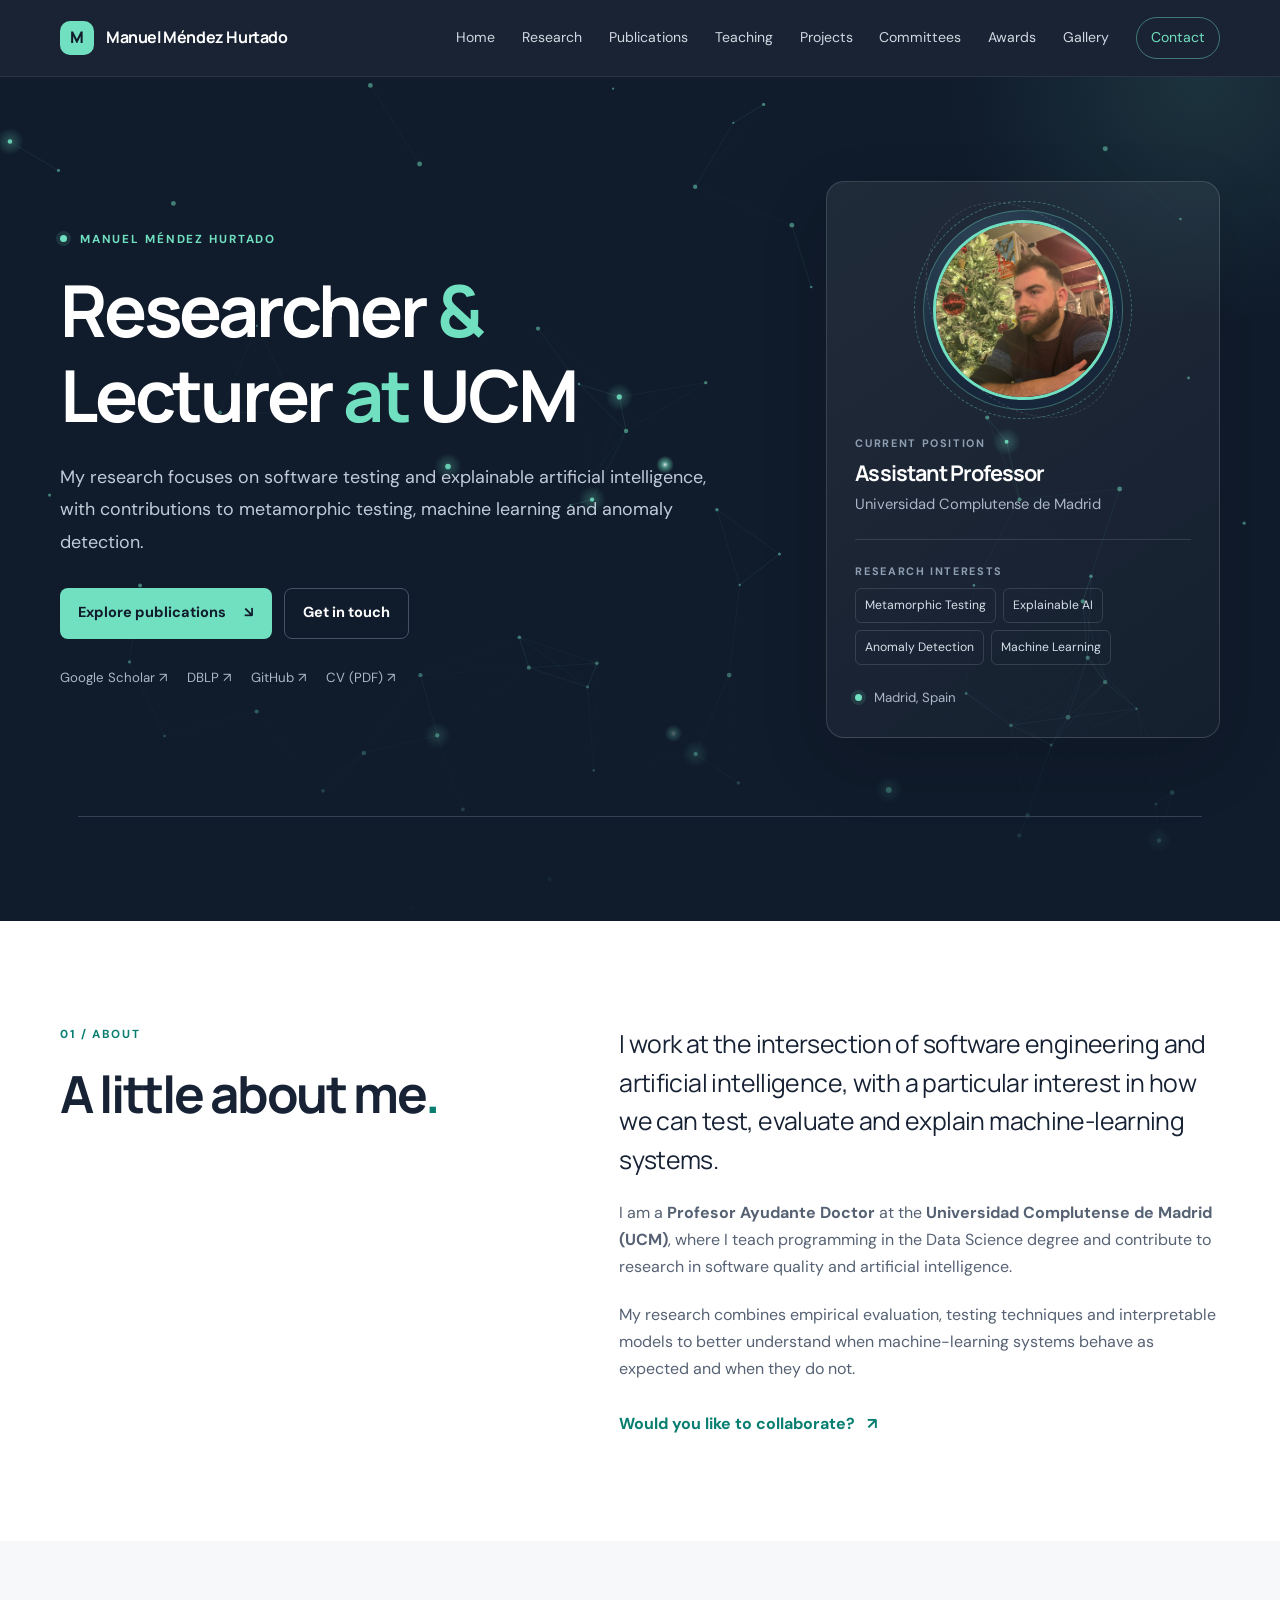
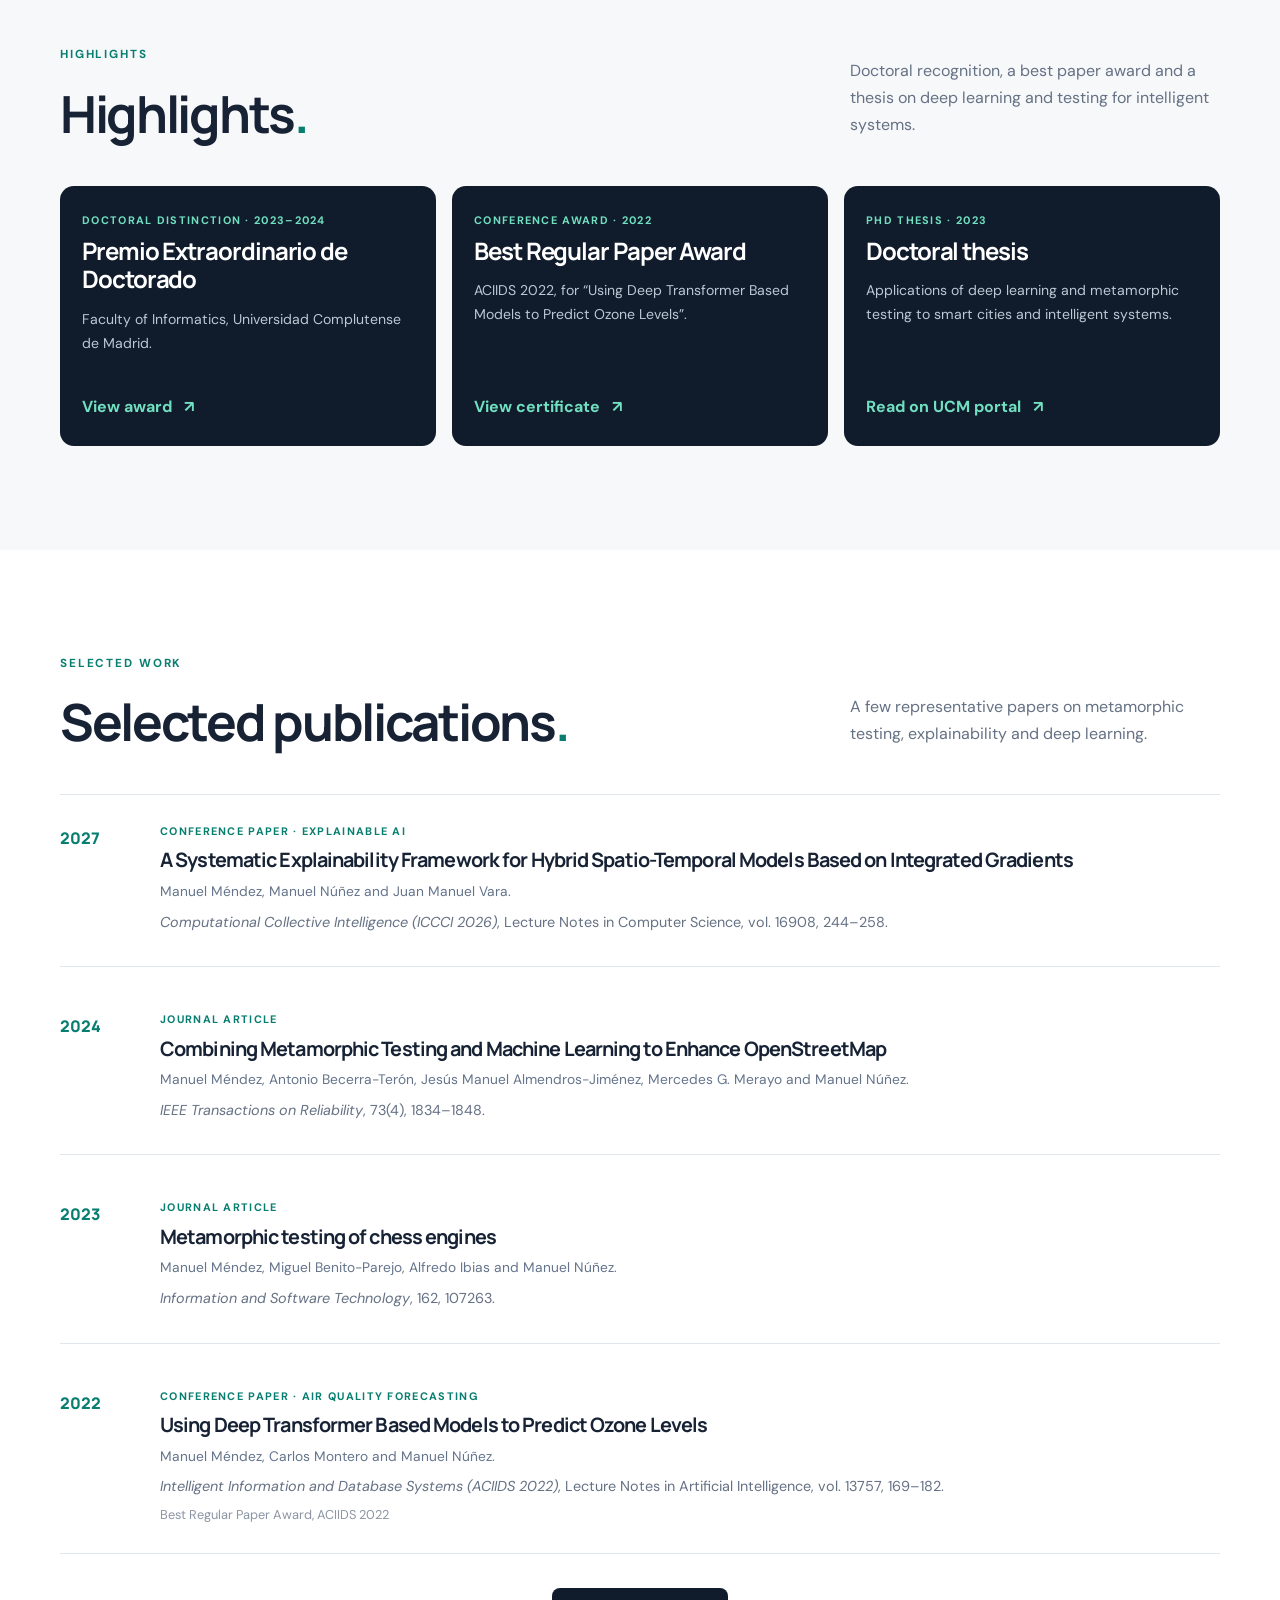
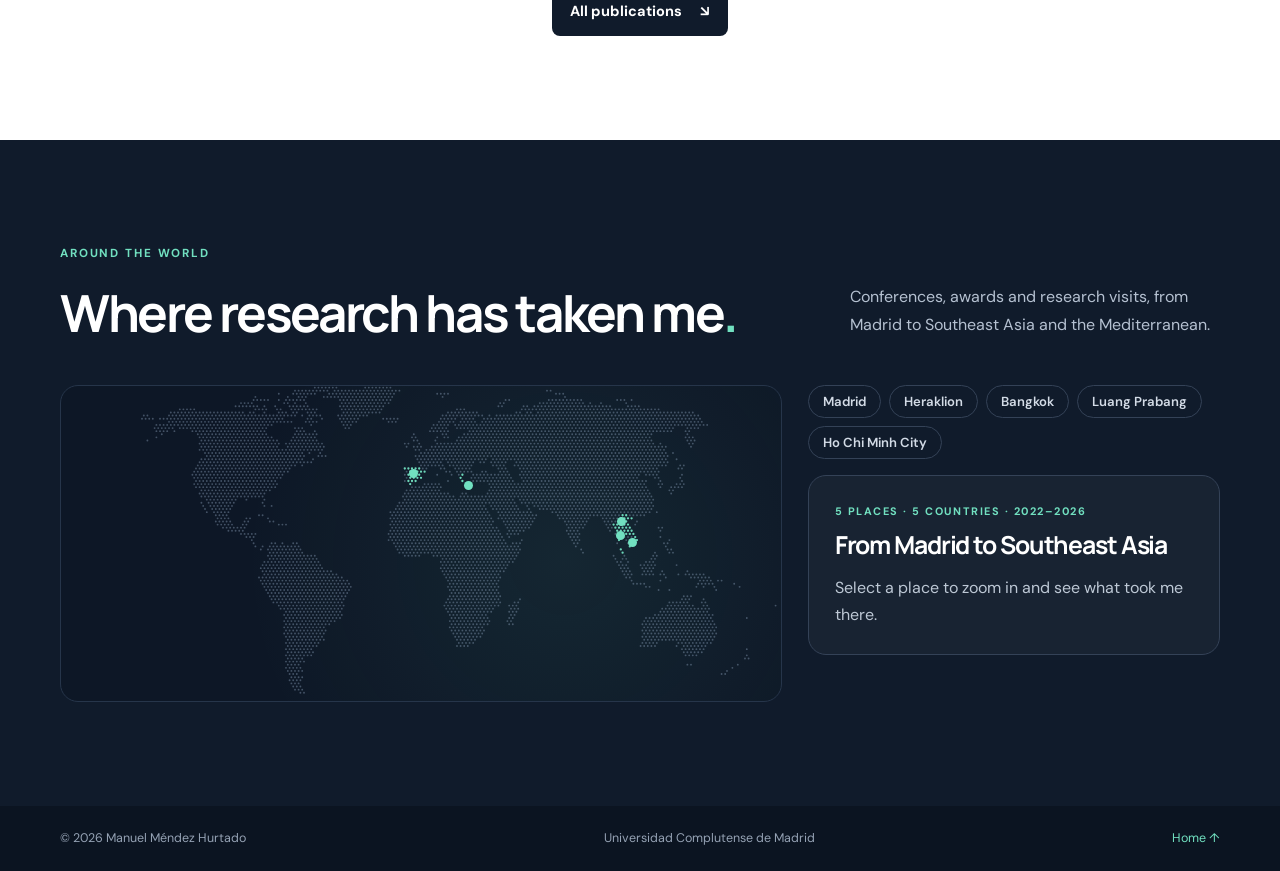
==== commit 4370d6ba: "Add December 2022 Bangkok meetings to the journey map and gallery - Home: Bangkok card now lists the" ====
--- a/index.html
+++ b/index.html
@@ -285,10 +285,11 @@
               </article>
 
               <article class="travel-card" data-place="bangkok" data-zoom="5">
-                <p class="travel-card-kicker">THAILAND · MAY 2024</p>
+                <p class="travel-card-kicker">THAILAND · 2022 &amp; 2024</p>
                 <h3>Bangkok</h3>
                 <ul class="travel-events">
                   <li><span class="travel-date">May 2024</span> Research meeting with Mercedes G. Merayo, Suphamit Chittayasothorn and Manuel Núñez.</li>
+                  <li><span class="travel-date">Dec 2022</span> Research meetings with Suphamit Chittayasothorn, Alfredo Ibias and Manuel Núñez.</li>
                 </ul>
                 <a class="text-link travel-link" href="gallery.html#collaborations">See the photos <span aria-hidden="true">↗</span></a>
               </article>
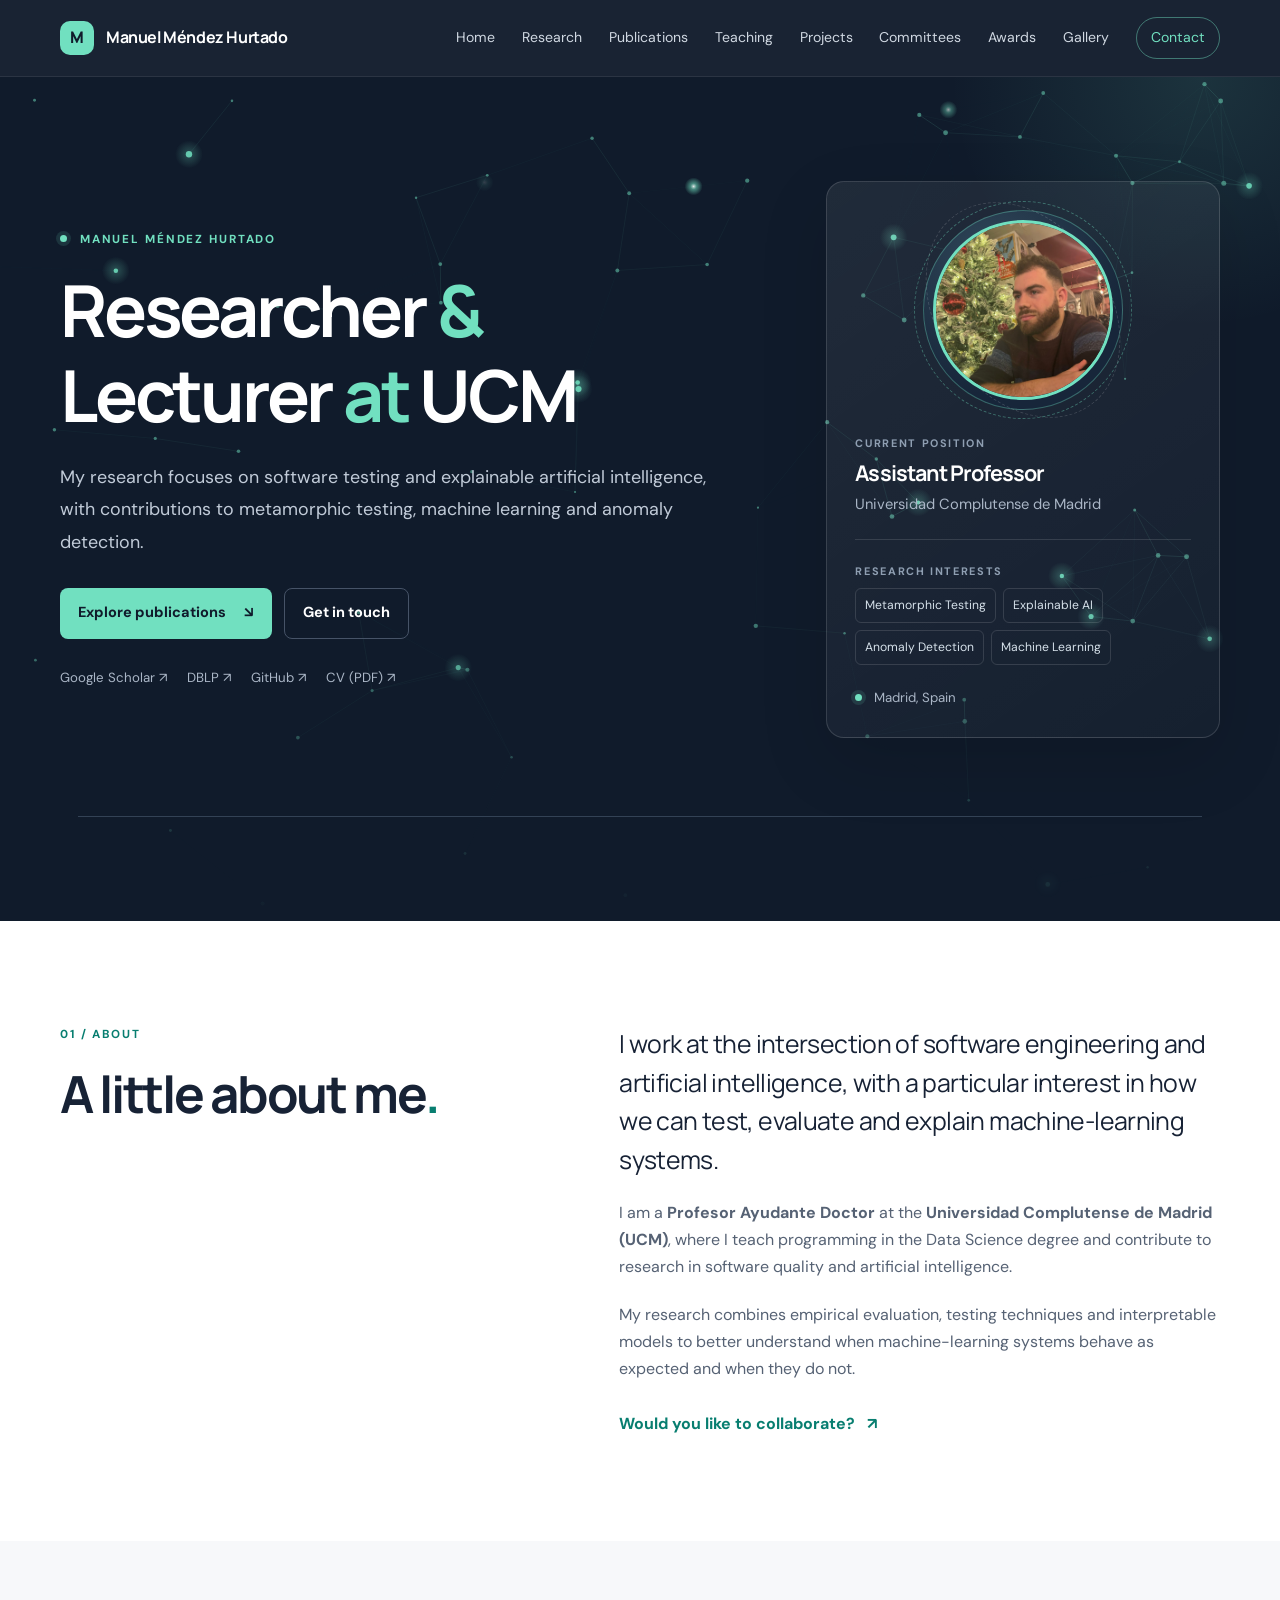
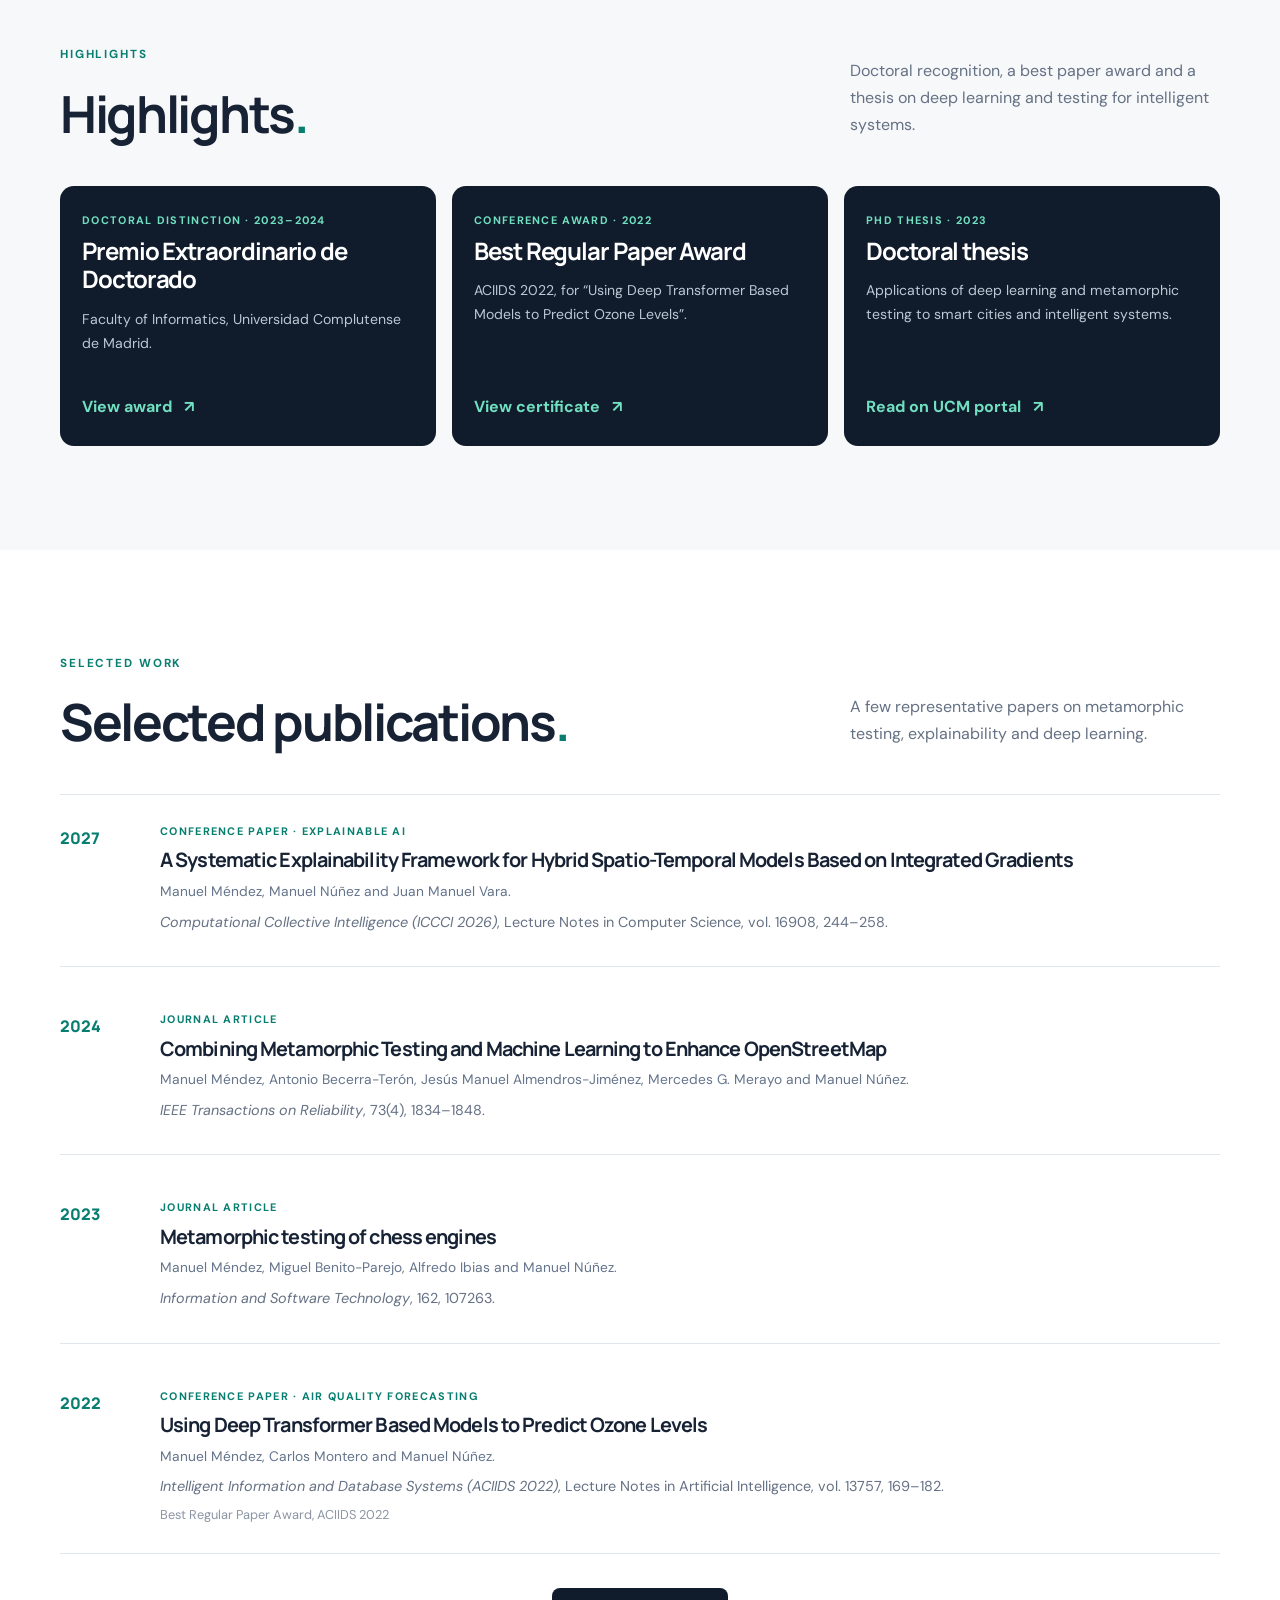
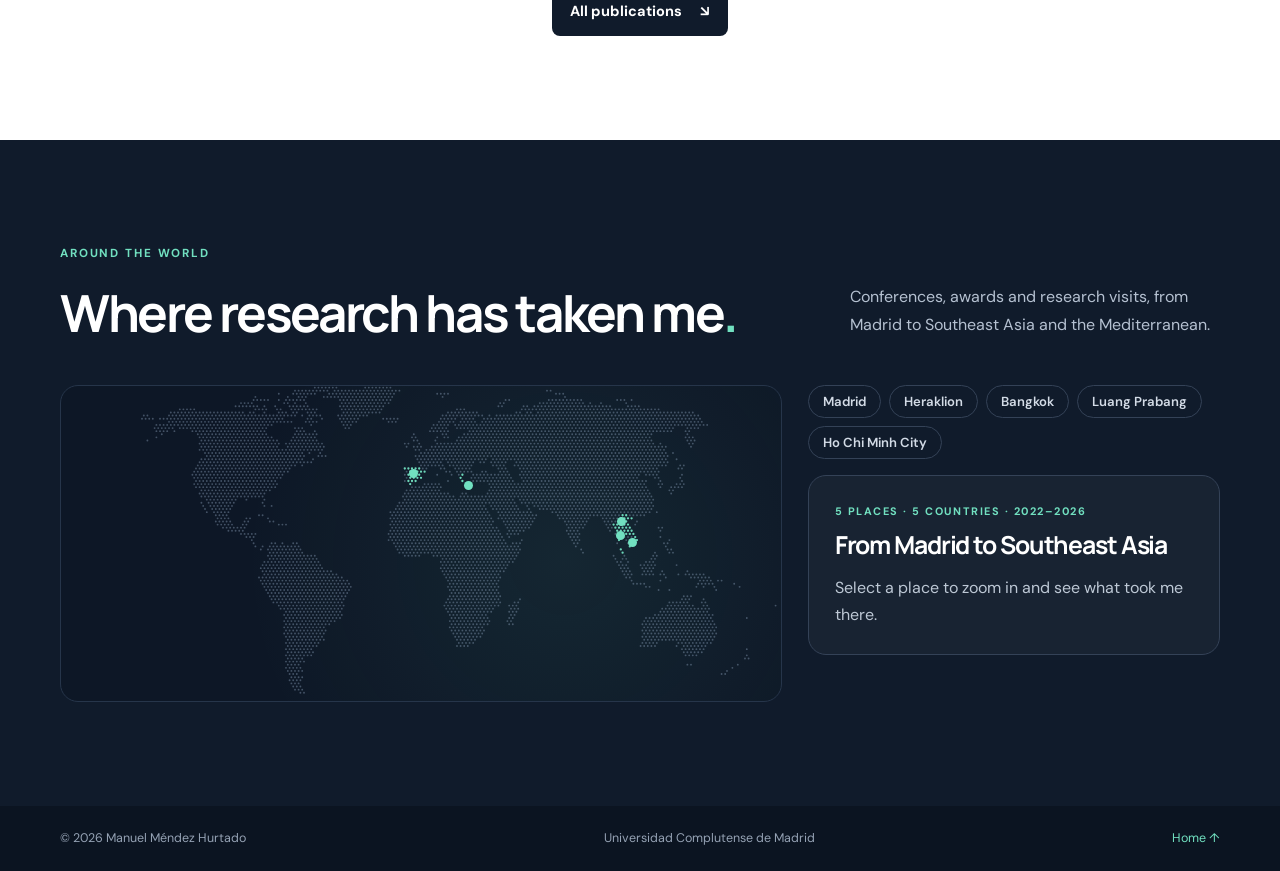
==== commit 98df9068: "Describe the Luang Prabang trip as attendance at ICEAST 2024 - Home map: Luang Prabang card now says" ====
--- a/index.html
+++ b/index.html
@@ -298,7 +298,7 @@
                 <p class="travel-card-kicker">LAOS · MAY 2024</p>
                 <h3>Luang Prabang</h3>
                 <ul class="travel-events">
-                  <li><span class="travel-date">May 2024</span> Research visit with Mercedes G. Merayo, Suphamit Chittayasothorn and Manuel Núñez.</li>
+                  <li><span class="travel-date">May 2024</span> Attending ICEAST 2024 with Mercedes G. Merayo, Suphamit Chittayasothorn and Manuel Núñez.</li>
                 </ul>
                 <a class="text-link travel-link" href="gallery.html#collaborations">See the photos <span aria-hidden="true">↗</span></a>
               </article>
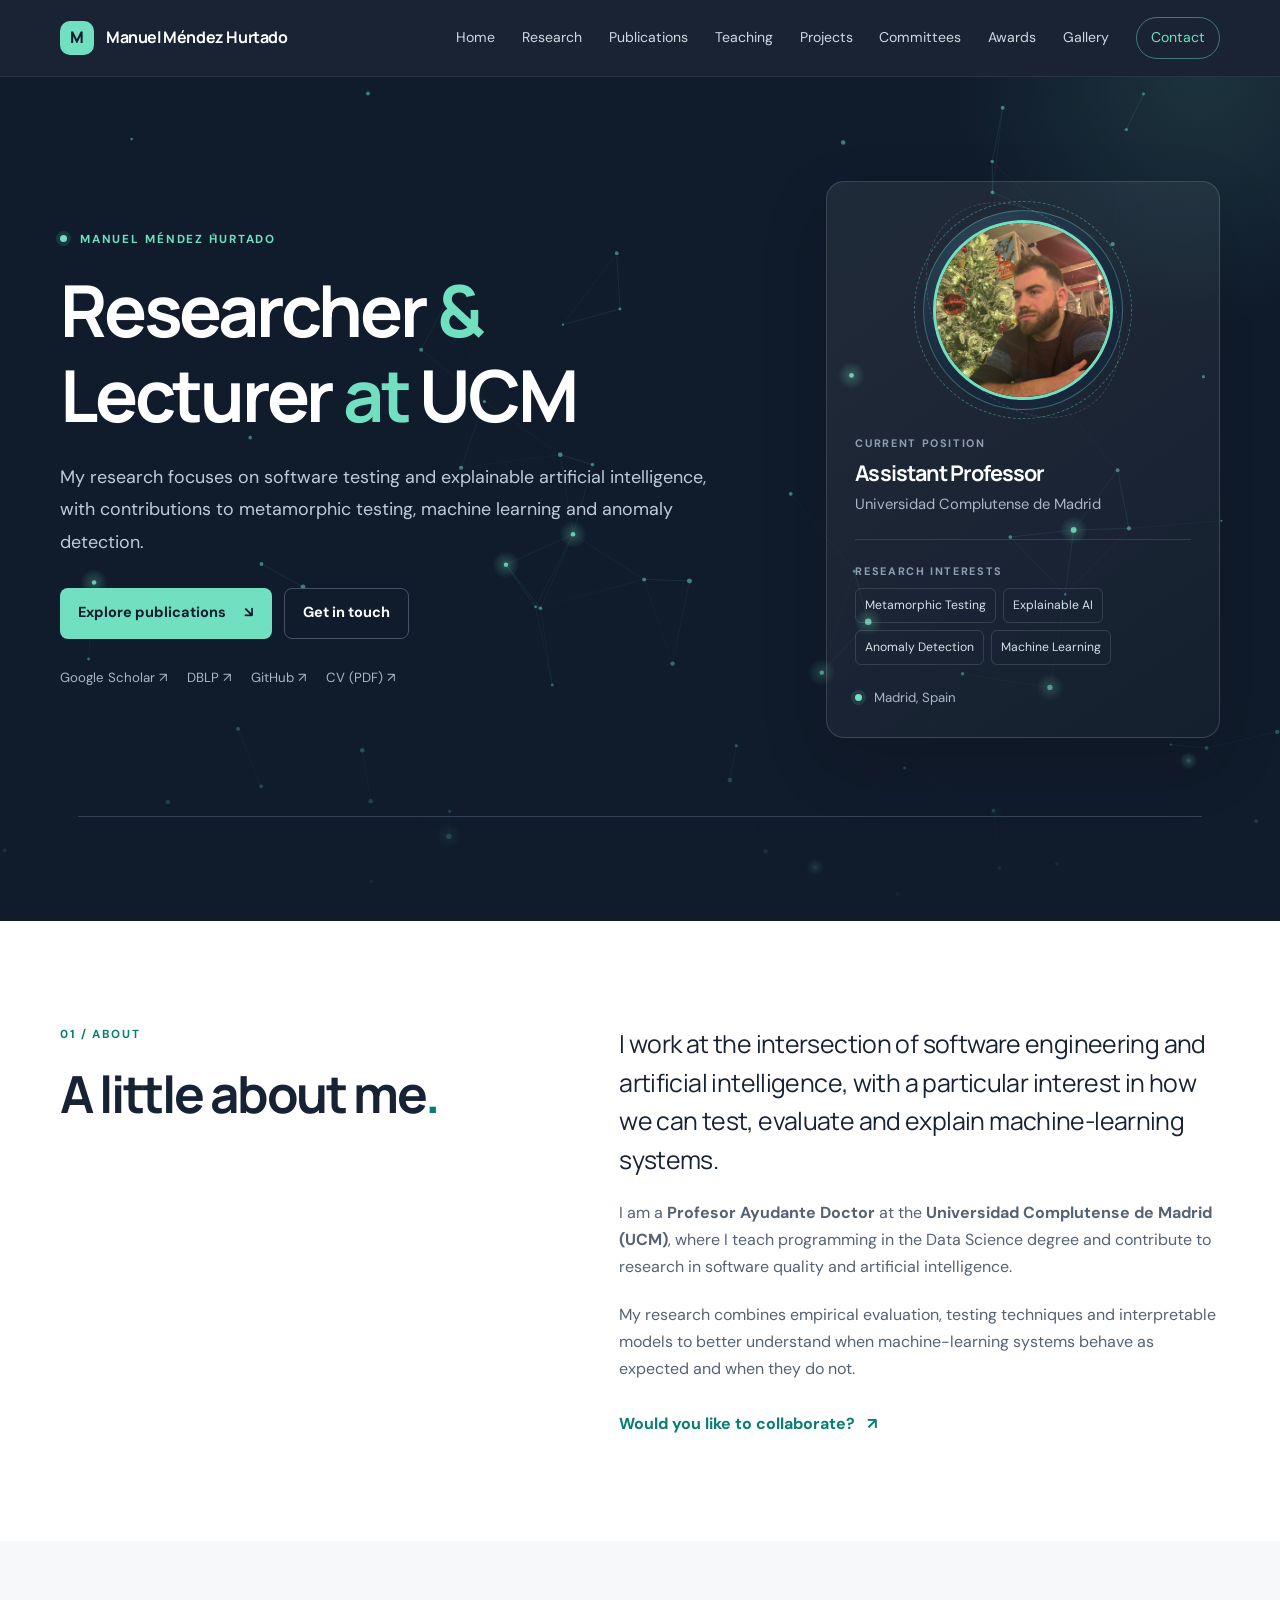
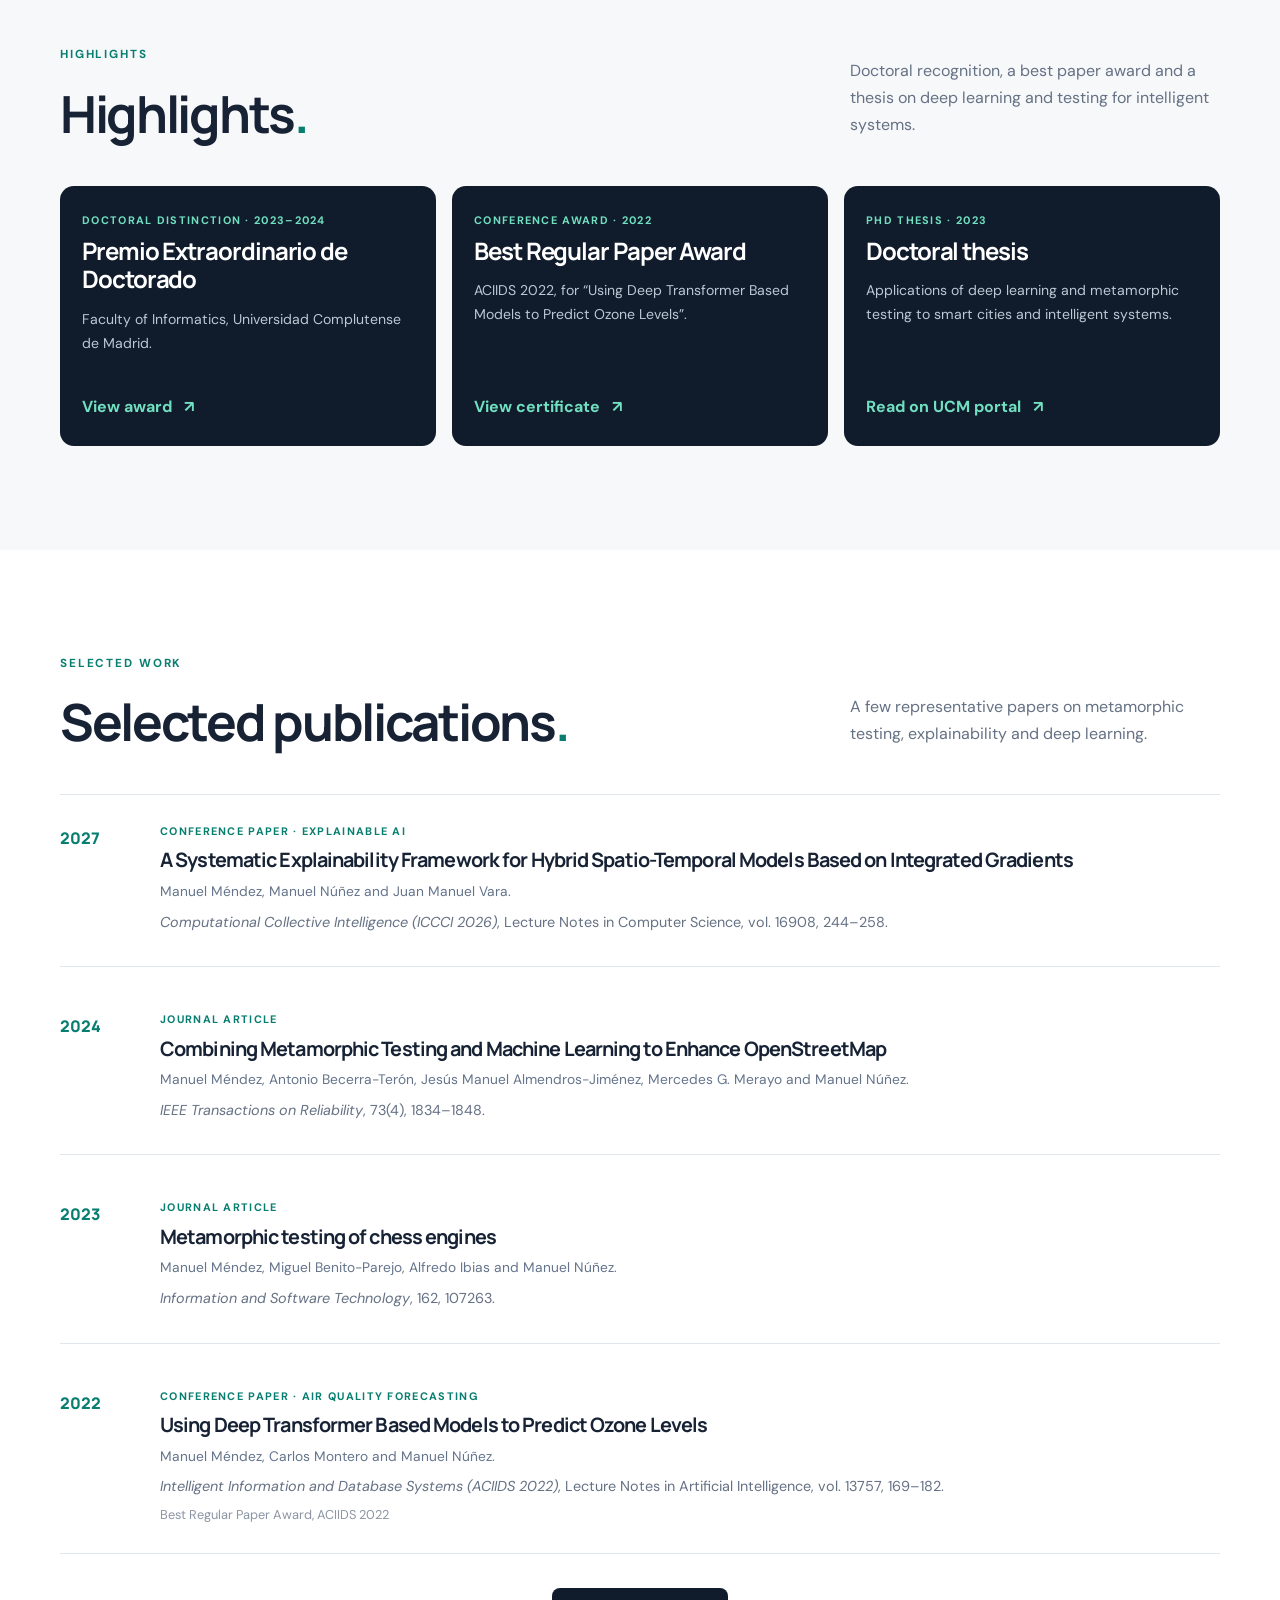
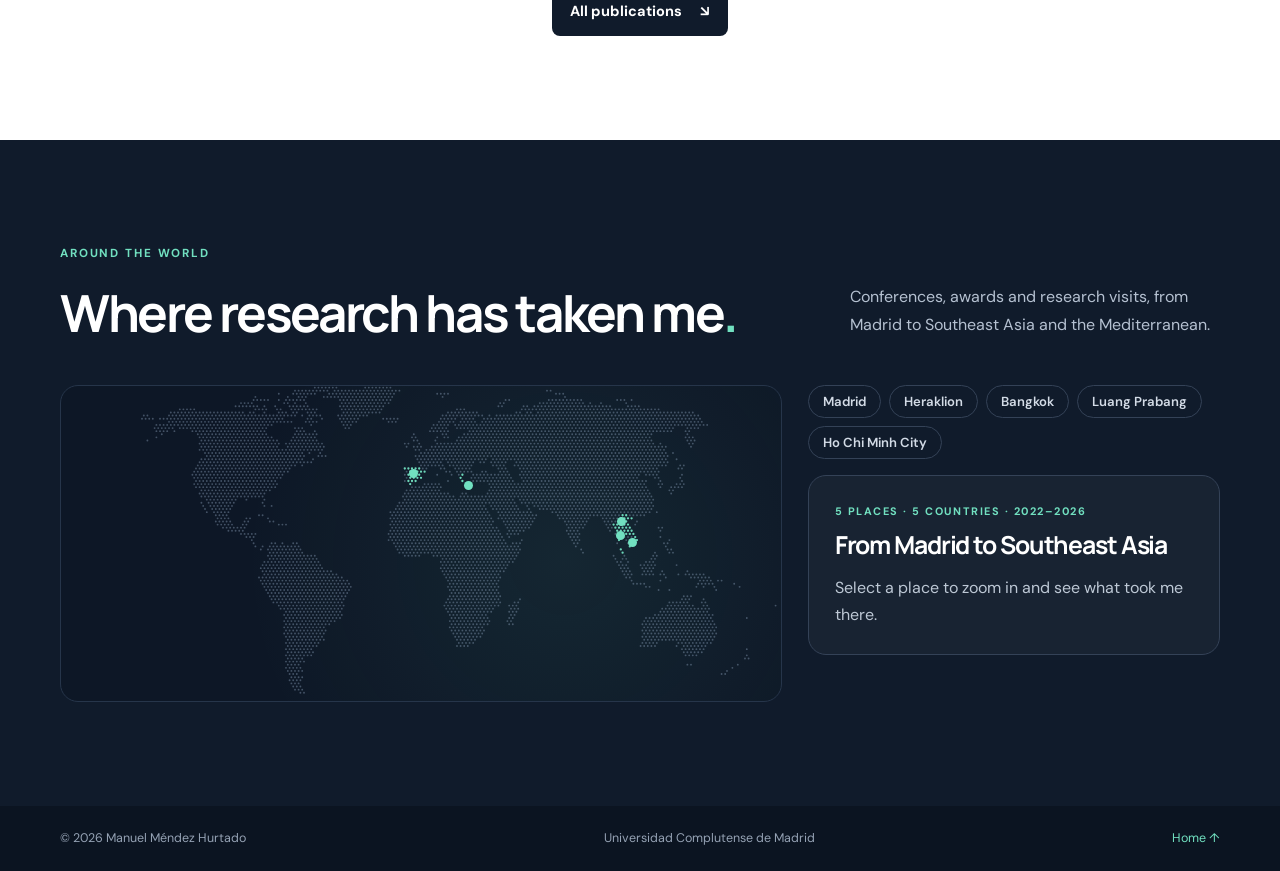
==== commit e4e420ba: "Add Israel del Pino and Manuel Núñez to the Heraklion (ICCCI 2026) entries - Home map: Heraklion car" ====
--- a/index.html
+++ b/index.html
@@ -279,7 +279,7 @@
                 <p class="travel-card-kicker">GREECE · SEPTEMBER 2026</p>
                 <h3>Heraklion</h3>
                 <ul class="travel-events">
-                  <li><span class="travel-date">Sep 2026</span> ICCCI 2026, the International Conference on Computational Collective Intelligence.</li>
+                  <li><span class="travel-date">Sep 2026</span> ICCCI 2026, the International Conference on Computational Collective Intelligence, with Israel del Pino and Manuel Núñez.</li>
                 </ul>
                 <a class="text-link travel-link" href="gallery.html#conferences">See the photos <span aria-hidden="true">↗</span></a>
               </article>
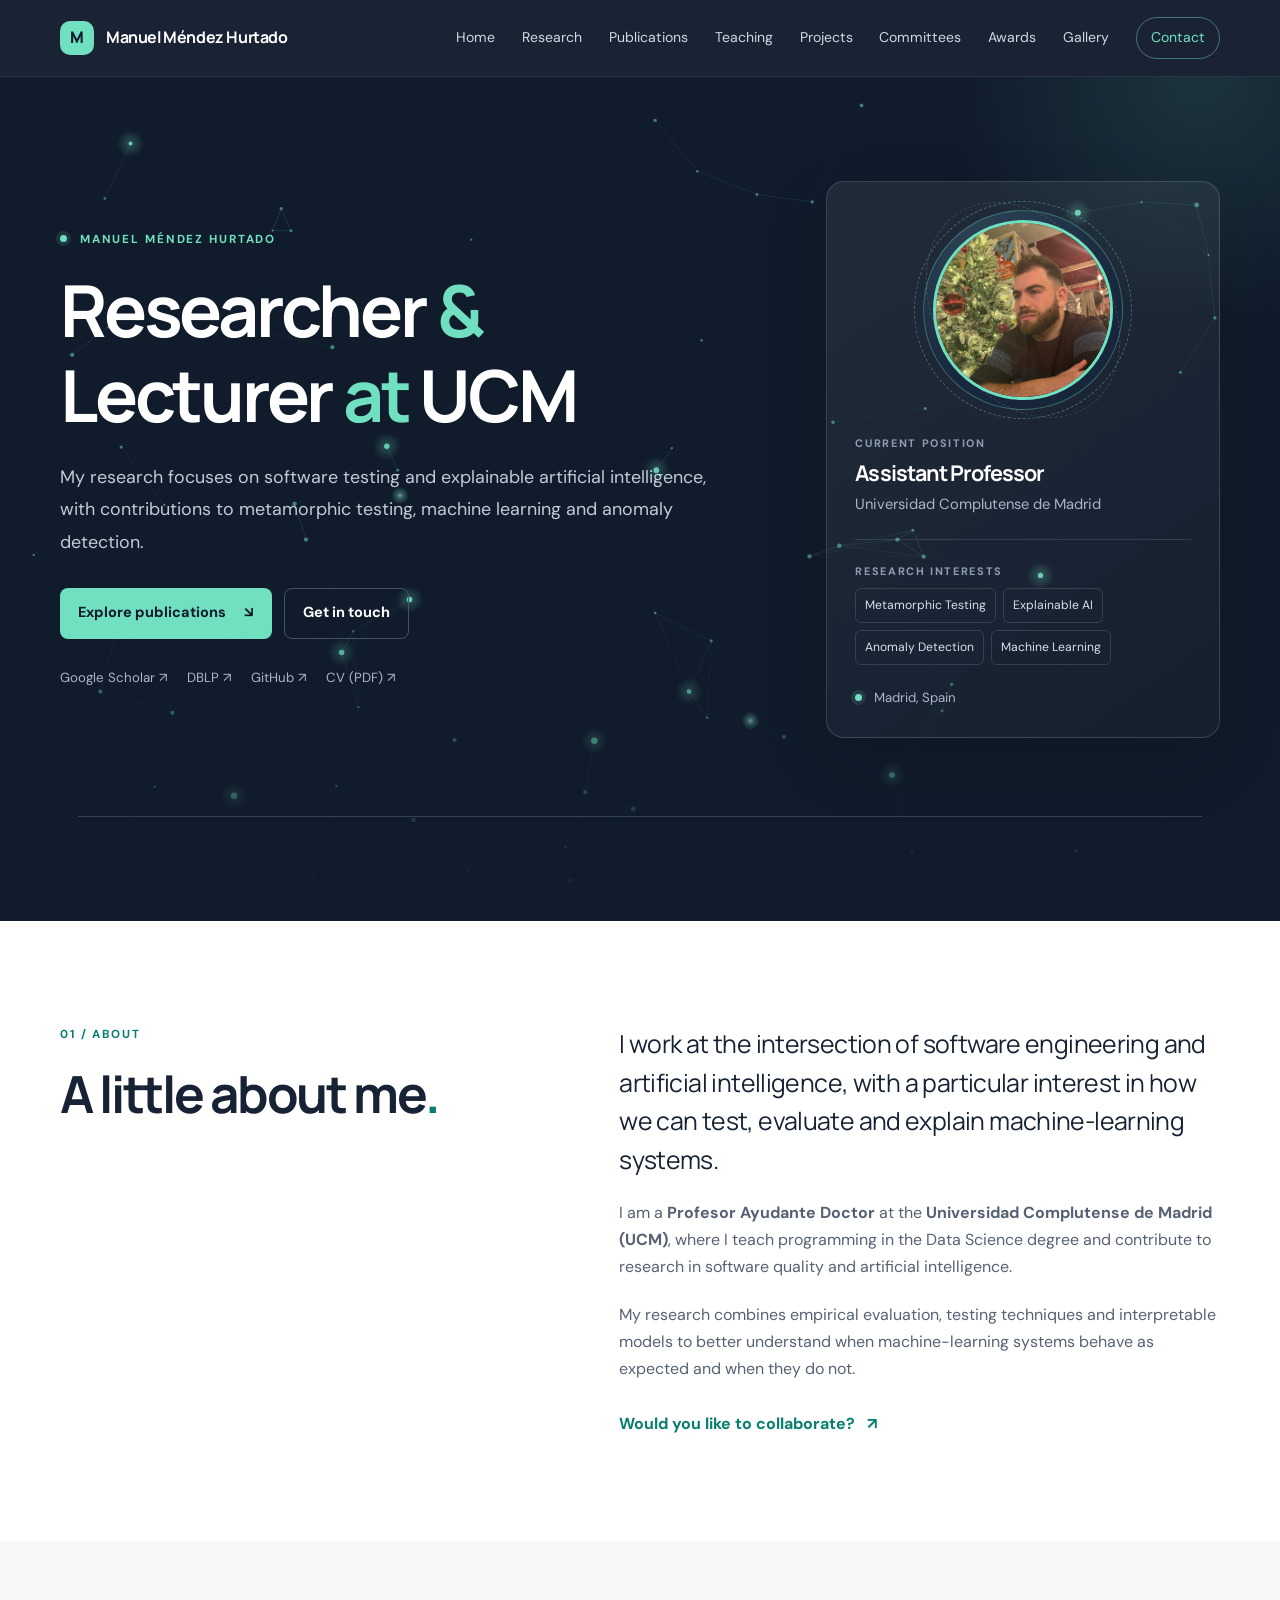
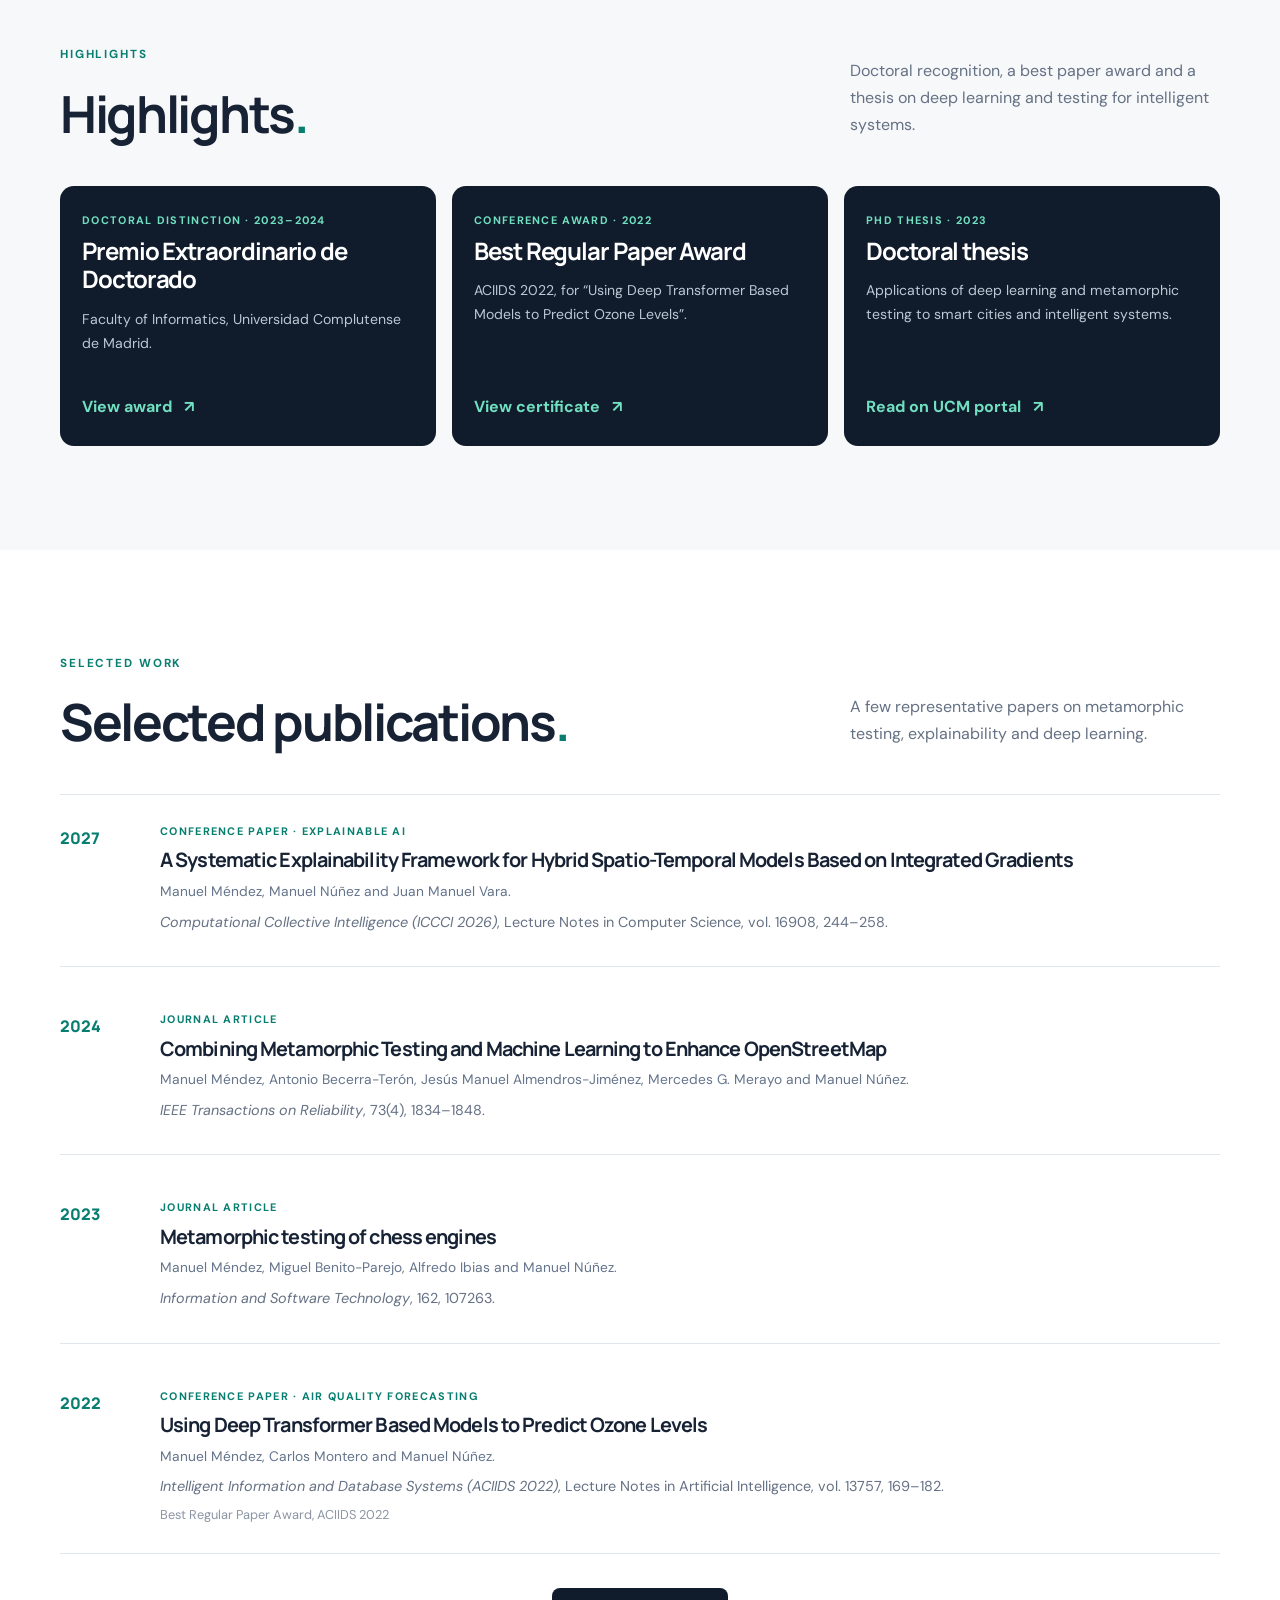
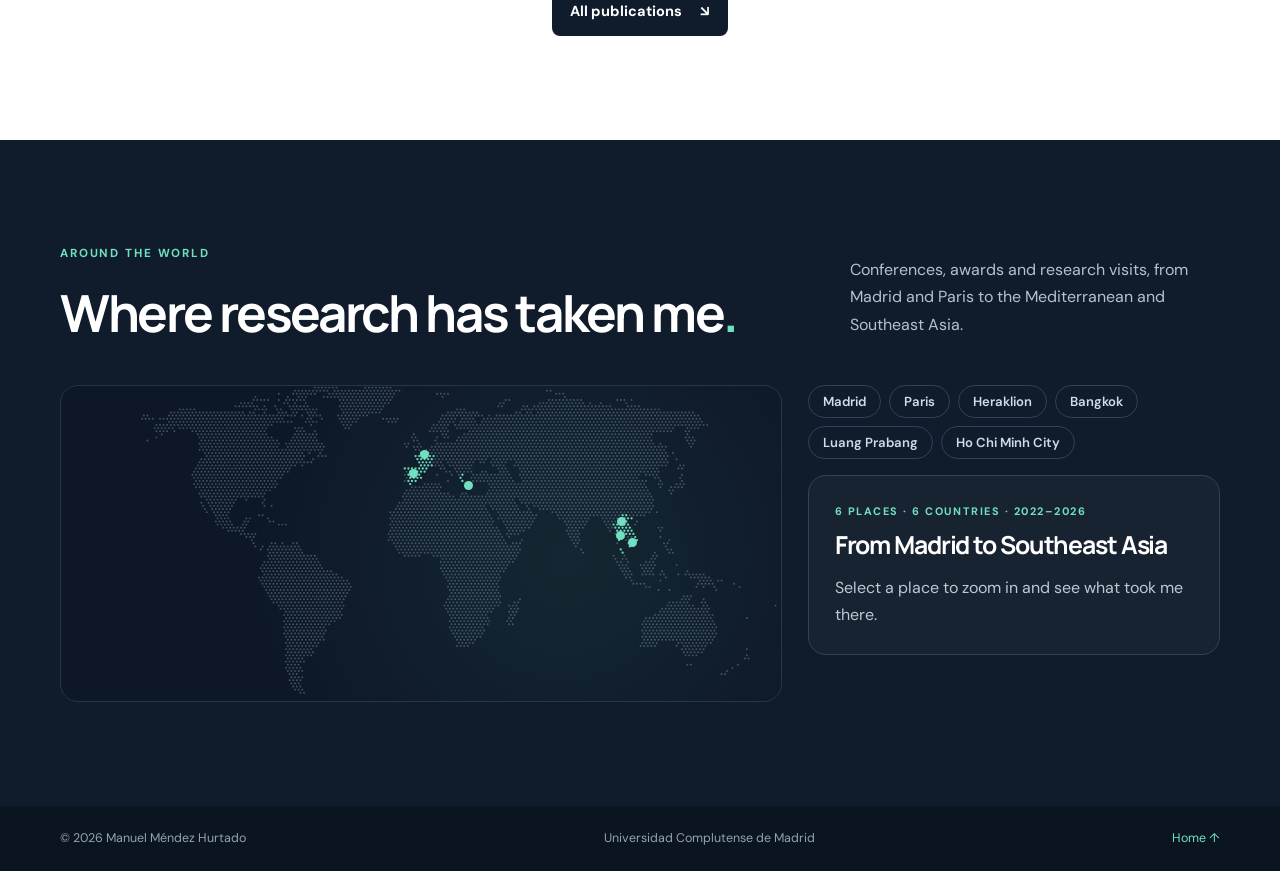
==== commit 19797278: "Add Montimage research stay in Paris to the journey map and gallery Adds a Paris marker/chip/card (w" ====
--- a/index.html
+++ b/index.html
@@ -230,7 +230,7 @@
             <p class="eyebrow">AROUND THE WORLD</p>
             <h2 class="section-title">Where research has taken me<span class="accent">.</span></h2>
           </div>
-          <p class="section-intro">Conferences, awards and research visits, from Madrid to Southeast Asia and the Mediterranean.</p>
+          <p class="section-intro">Conferences, awards and research visits, from Madrid and Paris to the Mediterranean and Southeast Asia.</p>
         </div>
 
         <div class="travel-layout">
@@ -239,6 +239,7 @@
               <div class="travel-stage" data-travel-stage>
                 <img class="travel-dots" src="assets/world-dots.svg" alt="" width="1000" height="438" loading="lazy" decoding="async">
                 <button type="button" class="travel-marker" data-place="madrid" style="left:49.05%;top:27.94%" tabindex="-1" aria-hidden="true"><span class="travel-marker-dot"></span><span class="travel-marker-label">Madrid</span></button>
+                <button type="button" class="travel-marker" data-place="paris" style="left:50.58%;top:21.82%" tabindex="-1" aria-hidden="true"><span class="travel-marker-dot"></span><span class="travel-marker-label">Paris</span></button>
                 <button type="button" class="travel-marker" data-place="heraklion" style="left:56.57%;top:31.67%" tabindex="-1" aria-hidden="true"><span class="travel-marker-dot"></span><span class="travel-marker-label">Heraklion</span></button>
                 <button type="button" class="travel-marker" data-place="bangkok" style="left:77.68%;top:47.6%" tabindex="-1" aria-hidden="true"><span class="travel-marker-dot"></span><span class="travel-marker-label">Bangkok</span></button>
                 <button type="button" class="travel-marker" data-place="luangprabang" style="left:77.85%;top:43.08%" tabindex="-1" aria-hidden="true"><span class="travel-marker-dot"></span><span class="travel-marker-label">Luang Prabang</span></button>
@@ -251,6 +252,7 @@
           <div class="travel-panel">
             <div class="travel-chips" role="group" aria-label="Choose a place" data-travel-chips>
               <button type="button" class="travel-chip" data-place="madrid" aria-pressed="false">Madrid</button>
+              <button type="button" class="travel-chip" data-place="paris" aria-pressed="false">Paris</button>
               <button type="button" class="travel-chip" data-place="heraklion" aria-pressed="false">Heraklion</button>
               <button type="button" class="travel-chip" data-place="bangkok" aria-pressed="false">Bangkok</button>
               <button type="button" class="travel-chip" data-place="luangprabang" aria-pressed="false">Luang Prabang</button>
@@ -259,7 +261,7 @@
 
             <div class="travel-cards" aria-live="polite">
               <article class="travel-card" data-place="overview" hidden>
-                <p class="travel-card-kicker">5 PLACES · 5 COUNTRIES · 2022–2026</p>
+                <p class="travel-card-kicker">6 PLACES · 6 COUNTRIES · 2022–2026</p>
                 <h3>From Madrid to Southeast Asia</h3>
                 <p>Select a place to zoom in and see what took me there.</p>
               </article>
@@ -273,6 +275,16 @@
                   <li><span class="travel-date">Jul 2024</span> Teaching presentation for my Assistant Professor candidacy, Faculty of Statistical Studies.</li>
                 </ul>
                 <a class="text-link travel-link" href="gallery.html#awards">See the photos <span aria-hidden="true">↗</span></a>
+              </article>
+
+              <article class="travel-card" data-place="paris" data-zoom="5">
+                <p class="travel-card-kicker">FRANCE · RESEARCH STAY</p>
+                <h3>Paris</h3>
+                <ul class="travel-events">
+                  <li><span class="travel-date">Research stay</span> Visit to Montimage with Miguel Benito-Parejo, hosted by Ana Rosa Cavalli and Edgardo Montes de Oca.</li>
+                  <li><span class="travel-date">Result</span> <a href="https://doi.org/10.1007/978-3-032-37218-5_33" target="_blank" rel="noopener noreferrer">Autonomous AI-Driven Pentesting Agent for Healthcare Systems Security</a>, ARES 2026 EU Projects Symposium Workshops.</li>
+                </ul>
+                <a class="text-link travel-link" href="gallery.html#collaborations">See the photos <span aria-hidden="true">↗</span></a>
               </article>
 
               <article class="travel-card" data-place="heraklion" data-zoom="3.6">
--- a/styles.css
+++ b/styles.css
@@ -1920,6 +1920,16 @@
   list-style: none;
 }
 
+.travel-events a {
+  color: var(--teal);
+  text-decoration: underline;
+  text-underline-offset: 3px;
+}
+
+.travel-events a:hover {
+  color: #fff;
+}
+
 .travel-date {
   display: block;
   margin-bottom: 1px;
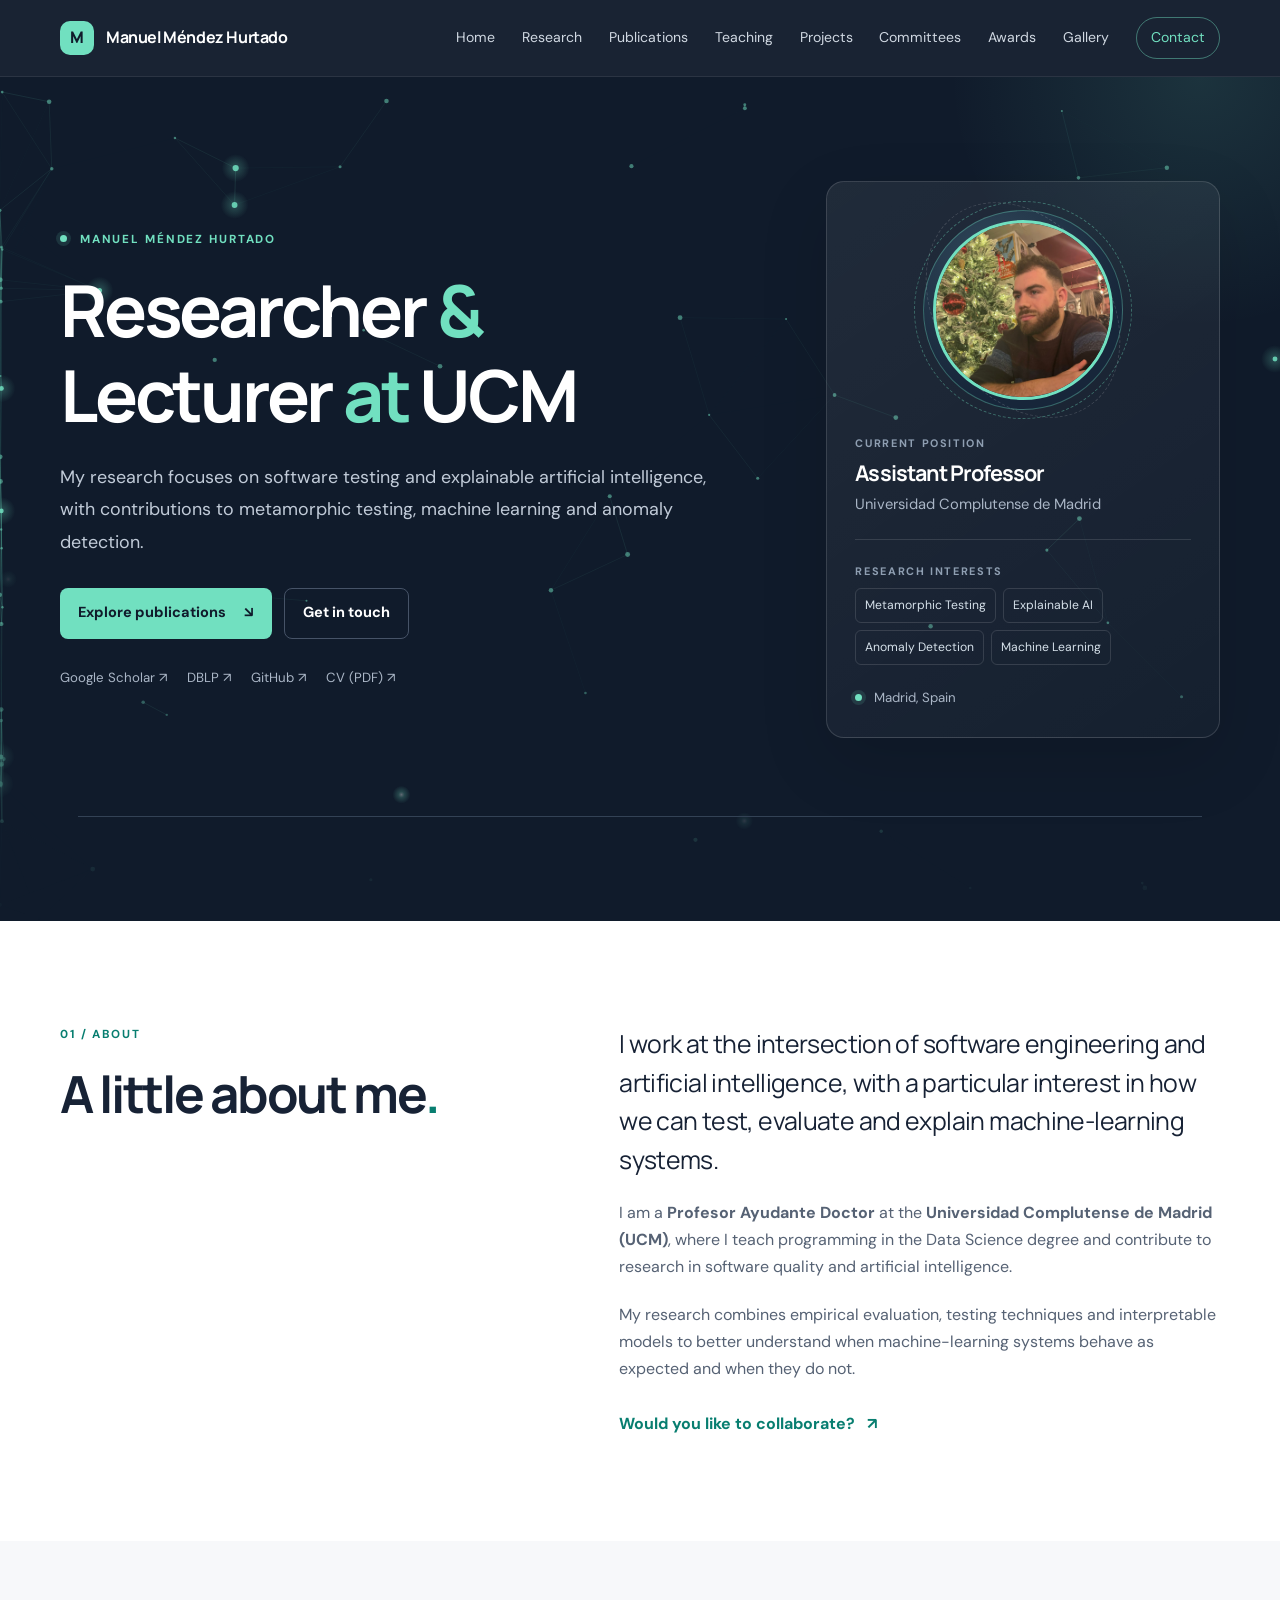
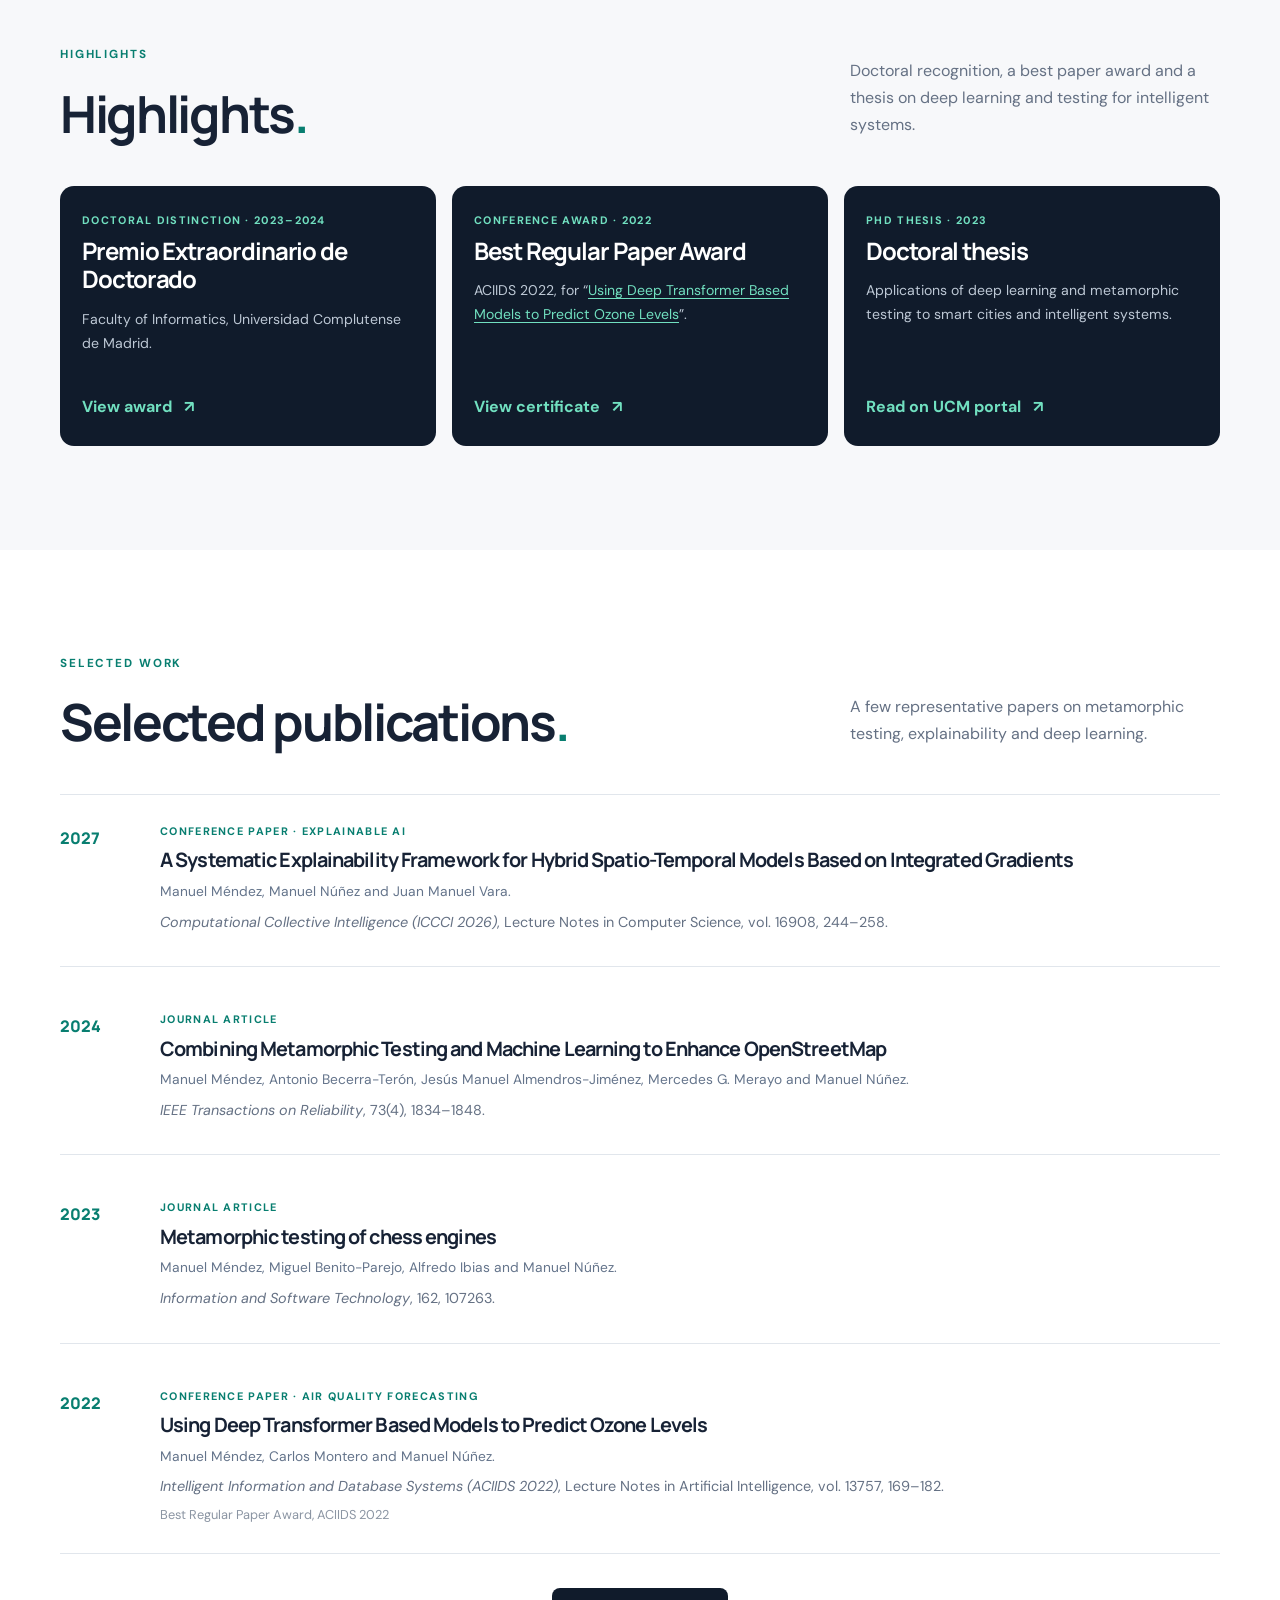
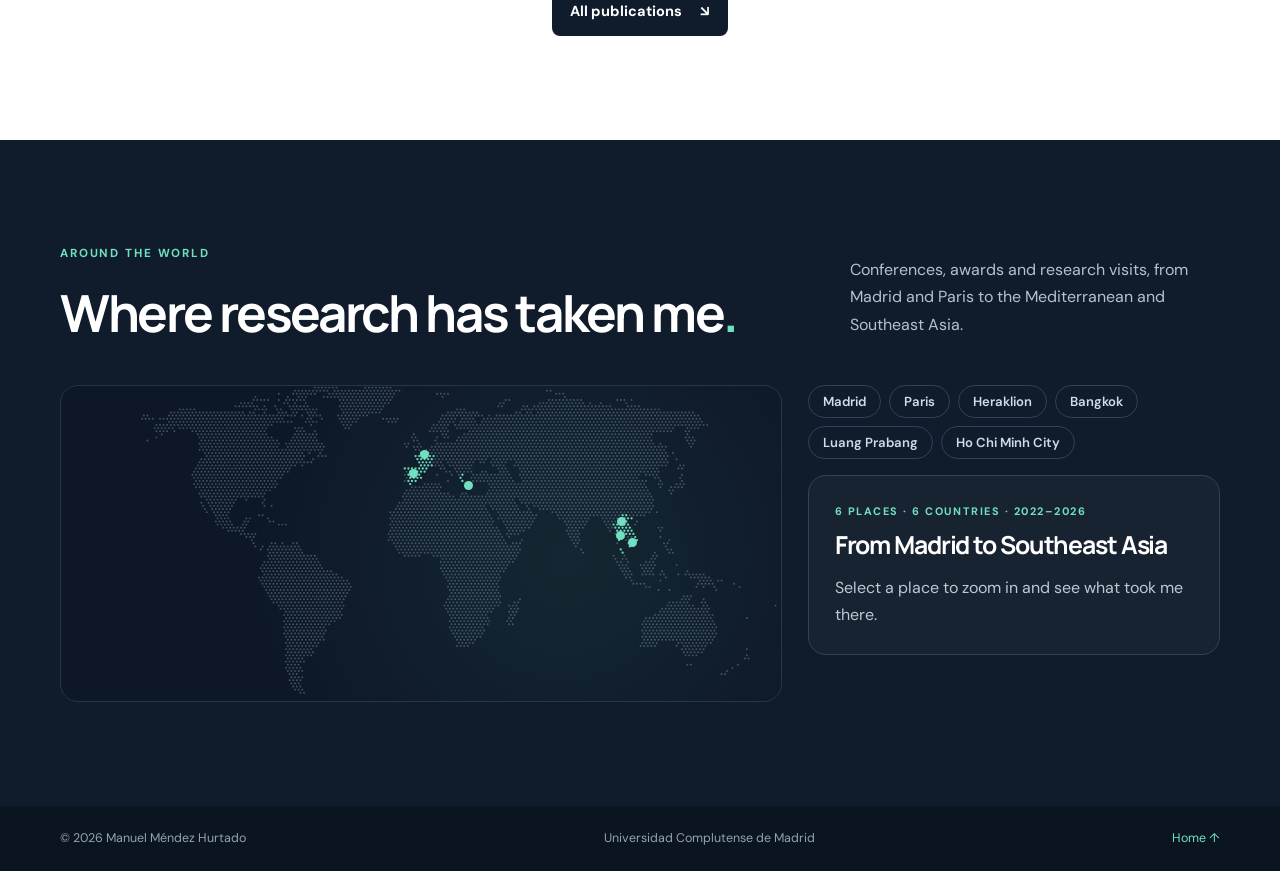
==== commit edcd27fc: "Link the ACIIDS 2022 and ICEAST 2024 papers from the map, gallery and awards; add ICEAST 2024 paper " ====
--- a/index.html
+++ b/index.html
@@ -156,7 +156,7 @@
           <article class="project-card highlight-card">
             <p class="project-kicker">CONFERENCE AWARD · 2022</p>
             <h3>Best Regular Paper Award</h3>
-            <p>ACIIDS 2022, for “Using Deep Transformer Based Models to Predict Ozone Levels”.</p>
+            <p>ACIIDS 2022, for “<a class="inline-paper-link" href="https://doi.org/10.1007/978-3-031-21743-2_14" target="_blank" rel="noopener noreferrer">Using Deep Transformer Based Models to Predict Ozone Levels</a>”.</p>
             <a class="text-link highlight-link" href="awards.html">View certificate <span aria-hidden="true">↗</span></a>
           </article>
           <article class="project-card highlight-card">
@@ -310,7 +310,7 @@
                 <p class="travel-card-kicker">LAOS · MAY 2024</p>
                 <h3>Luang Prabang</h3>
                 <ul class="travel-events">
-                  <li><span class="travel-date">May 2024</span> Attending ICEAST 2024 with Mercedes G. Merayo, Suphamit Chittayasothorn and Manuel Núñez.</li>
+                  <li><span class="travel-date">May 2024</span> Attending ICEAST 2024 to present “<a href="https://ieeexplore.ieee.org/abstract/document/10553913" target="_blank" rel="noopener noreferrer">Handling Null Values in SQL Queries on Relational Databases</a>”, with Mercedes G. Merayo, Suphamit Chittayasothorn and Manuel Núñez.</li>
                 </ul>
                 <a class="text-link travel-link" href="gallery.html#collaborations">See the photos <span aria-hidden="true">↗</span></a>
               </article>
@@ -319,7 +319,7 @@
                 <p class="travel-card-kicker">VIETNAM · NOVEMBER 2022</p>
                 <h3>Ho Chi Minh City</h3>
                 <ul class="travel-events">
-                  <li><span class="travel-date">Nov 2022</span> ACIIDS 2022, where “Using Deep Transformer Based Models to Predict Ozone Levels” received the Best Regular Paper Award.</li>
+                  <li><span class="travel-date">Nov 2022</span> ACIIDS 2022, where “<a href="https://doi.org/10.1007/978-3-031-21743-2_14" target="_blank" rel="noopener noreferrer">Using Deep Transformer Based Models to Predict Ozone Levels</a>” received the Best Regular Paper Award.</li>
                 </ul>
                 <a class="text-link travel-link" href="gallery.html#awards">See the photos <span aria-hidden="true">↗</span></a>
               </article>
--- a/styles.css
+++ b/styles.css
@@ -1920,6 +1920,24 @@
   list-style: none;
 }
 
+.inline-paper-link {
+  color: var(--teal);
+  text-decoration: underline;
+  text-underline-offset: 3px;
+}
+
+.inline-paper-link:hover {
+  color: #fff;
+}
+
+.award-card .inline-paper-link {
+  color: #0b7a6b;
+}
+
+.award-card .inline-paper-link:hover {
+  color: #0f172a;
+}
+
 .travel-events a {
   color: var(--teal);
   text-decoration: underline;
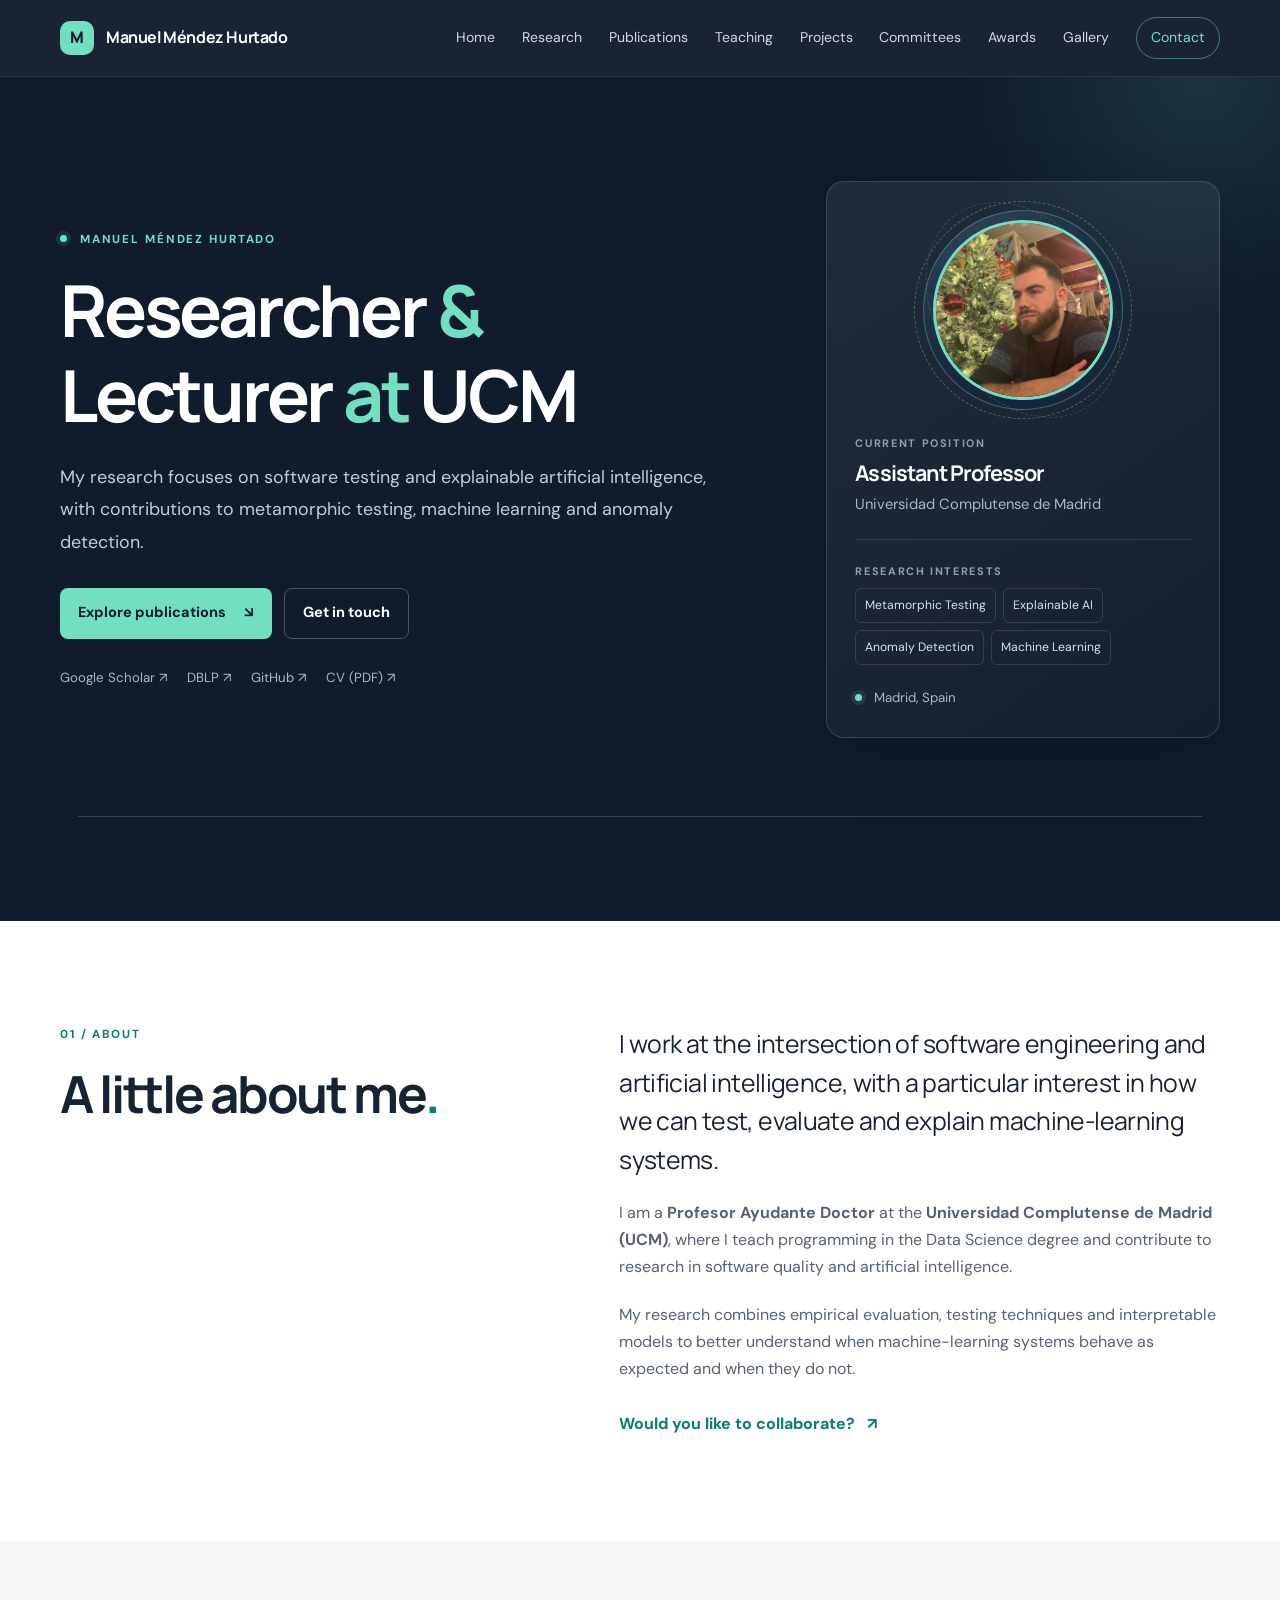
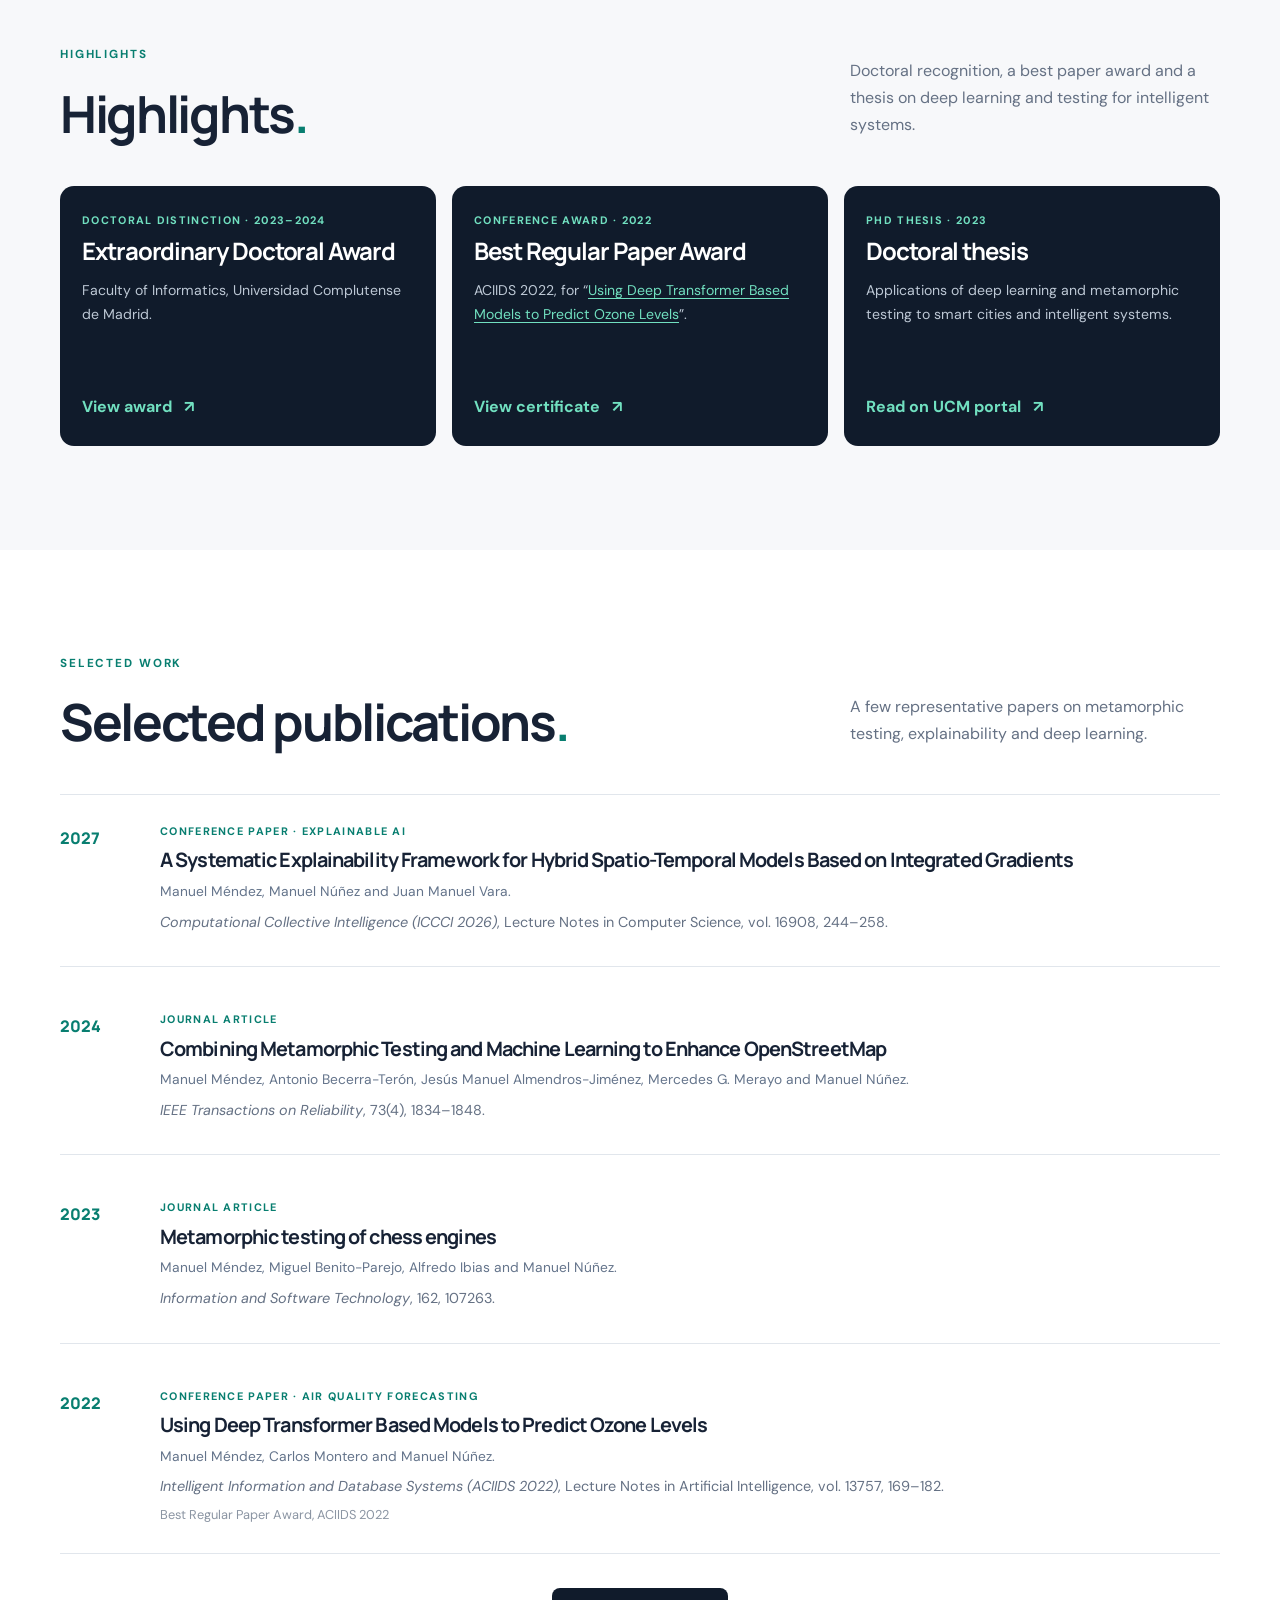
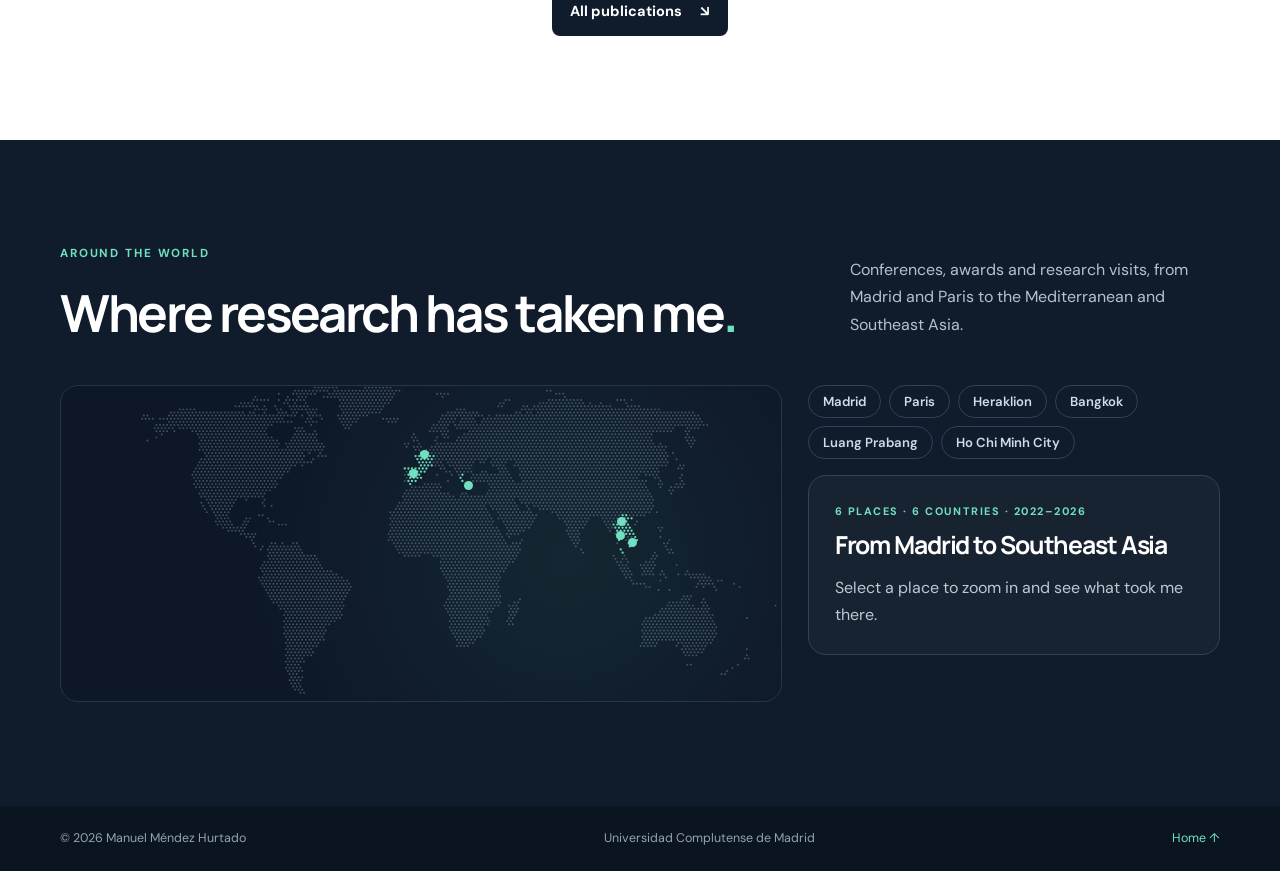
==== commit 5024675f: "English name for the doctoral award, short paper links in the gallery, ICCCI 2026 papers on map and " ====
--- a/index.html
+++ b/index.html
@@ -41,7 +41,7 @@
       "Software testing"
     ],
     "award": [
-      "Premio Extraordinario de Doctorado, Faculty of Informatics, Universidad Complutense de Madrid (2023–2024)",
+      "Extraordinary Doctoral Award, Faculty of Informatics, Universidad Complutense de Madrid (2023–2024)",
       "Best Regular Paper Award, ACIIDS 2022"
     ],
     "sameAs": [
@@ -149,7 +149,7 @@
         <div class="highlight-grid">
           <article class="project-card highlight-card">
             <p class="project-kicker">DOCTORAL DISTINCTION · 2023–2024</p>
-            <h3>Premio Extraordinario de Doctorado</h3>
+            <h3>Extraordinary Doctoral Award</h3>
             <p>Faculty of Informatics, Universidad Complutense de Madrid.</p>
             <a class="text-link highlight-link" href="awards.html">View award <span aria-hidden="true">↗</span></a>
           </article>
@@ -270,7 +270,7 @@
                 <p class="travel-card-kicker">SPAIN · HOME BASE</p>
                 <h3>Madrid</h3>
                 <ul class="travel-events">
-                  <li><span class="travel-date">Mar 2026</span> Graduation speech and Premio Extraordinario de Doctorado at the Faculty of Informatics.</li>
+                  <li><span class="travel-date">Mar 2026</span> Graduation speech and Extraordinary Doctoral Award at the Faculty of Informatics.</li>
                   <li><span class="travel-date">May 2026</span> Recognition at the university-wide ceremony of Universidad Complutense de Madrid.</li>
                   <li><span class="travel-date">Jul 2024</span> Teaching presentation for my Assistant Professor candidacy, Faculty of Statistical Studies.</li>
                 </ul>
@@ -292,6 +292,7 @@
                 <h3>Heraklion</h3>
                 <ul class="travel-events">
                   <li><span class="travel-date">Sep 2026</span> ICCCI 2026, the International Conference on Computational Collective Intelligence, with Israel del Pino and Manuel Núñez.</li>
+                  <li><span class="travel-date">Papers</span> “<a href="https://doi.org/10.1007/978-3-032-36868-3_2" target="_blank" rel="noopener noreferrer">Measuring Fairness Metrics Robustness Through Collective Ranking Aggregation Under Controlled Bias Injections</a>” and “<a href="https://doi.org/10.1007/978-3-032-36868-3_17" target="_blank" rel="noopener noreferrer">A Systematic Explainability Framework for Hybrid Spatio-Temporal Models Based on Integrated Gradients</a>”, both published in the ICCCI 2026 proceedings.</li>
                 </ul>
                 <a class="text-link travel-link" href="gallery.html#conferences">See the photos <span aria-hidden="true">↗</span></a>
               </article>
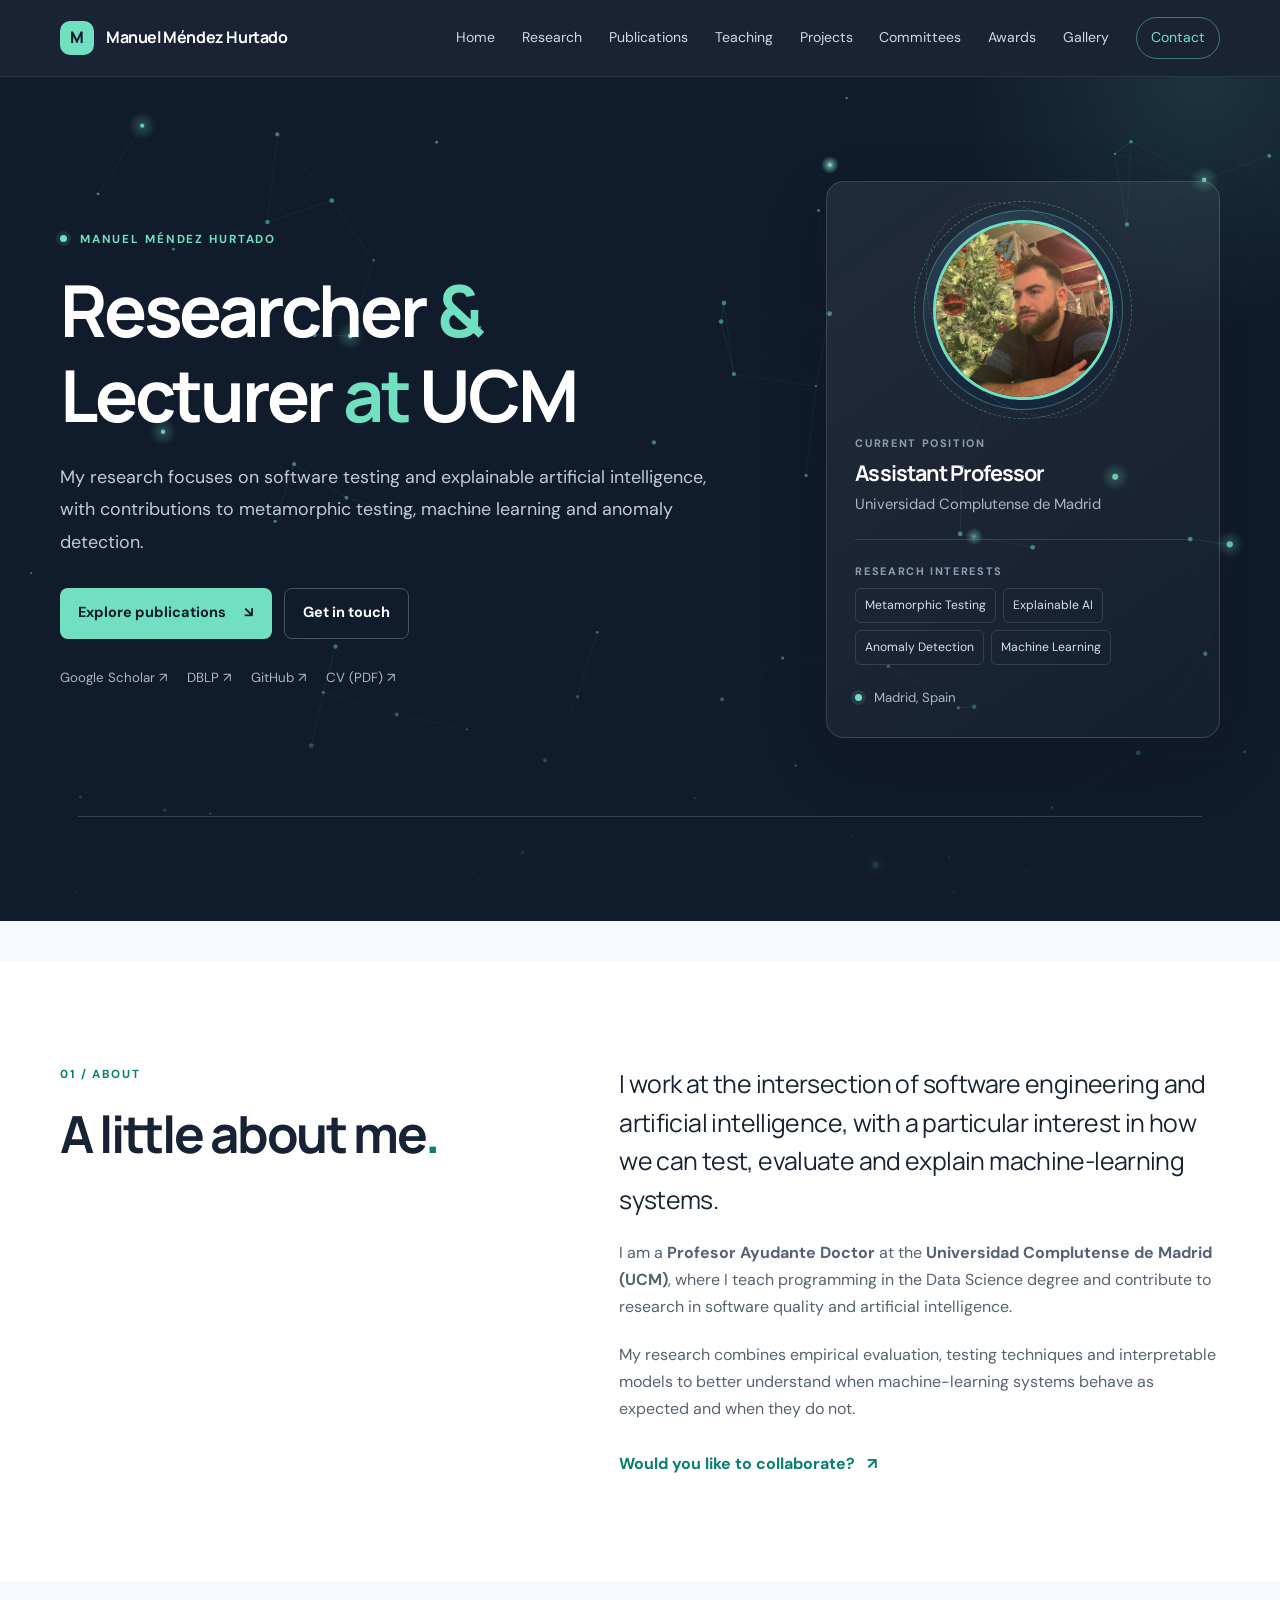
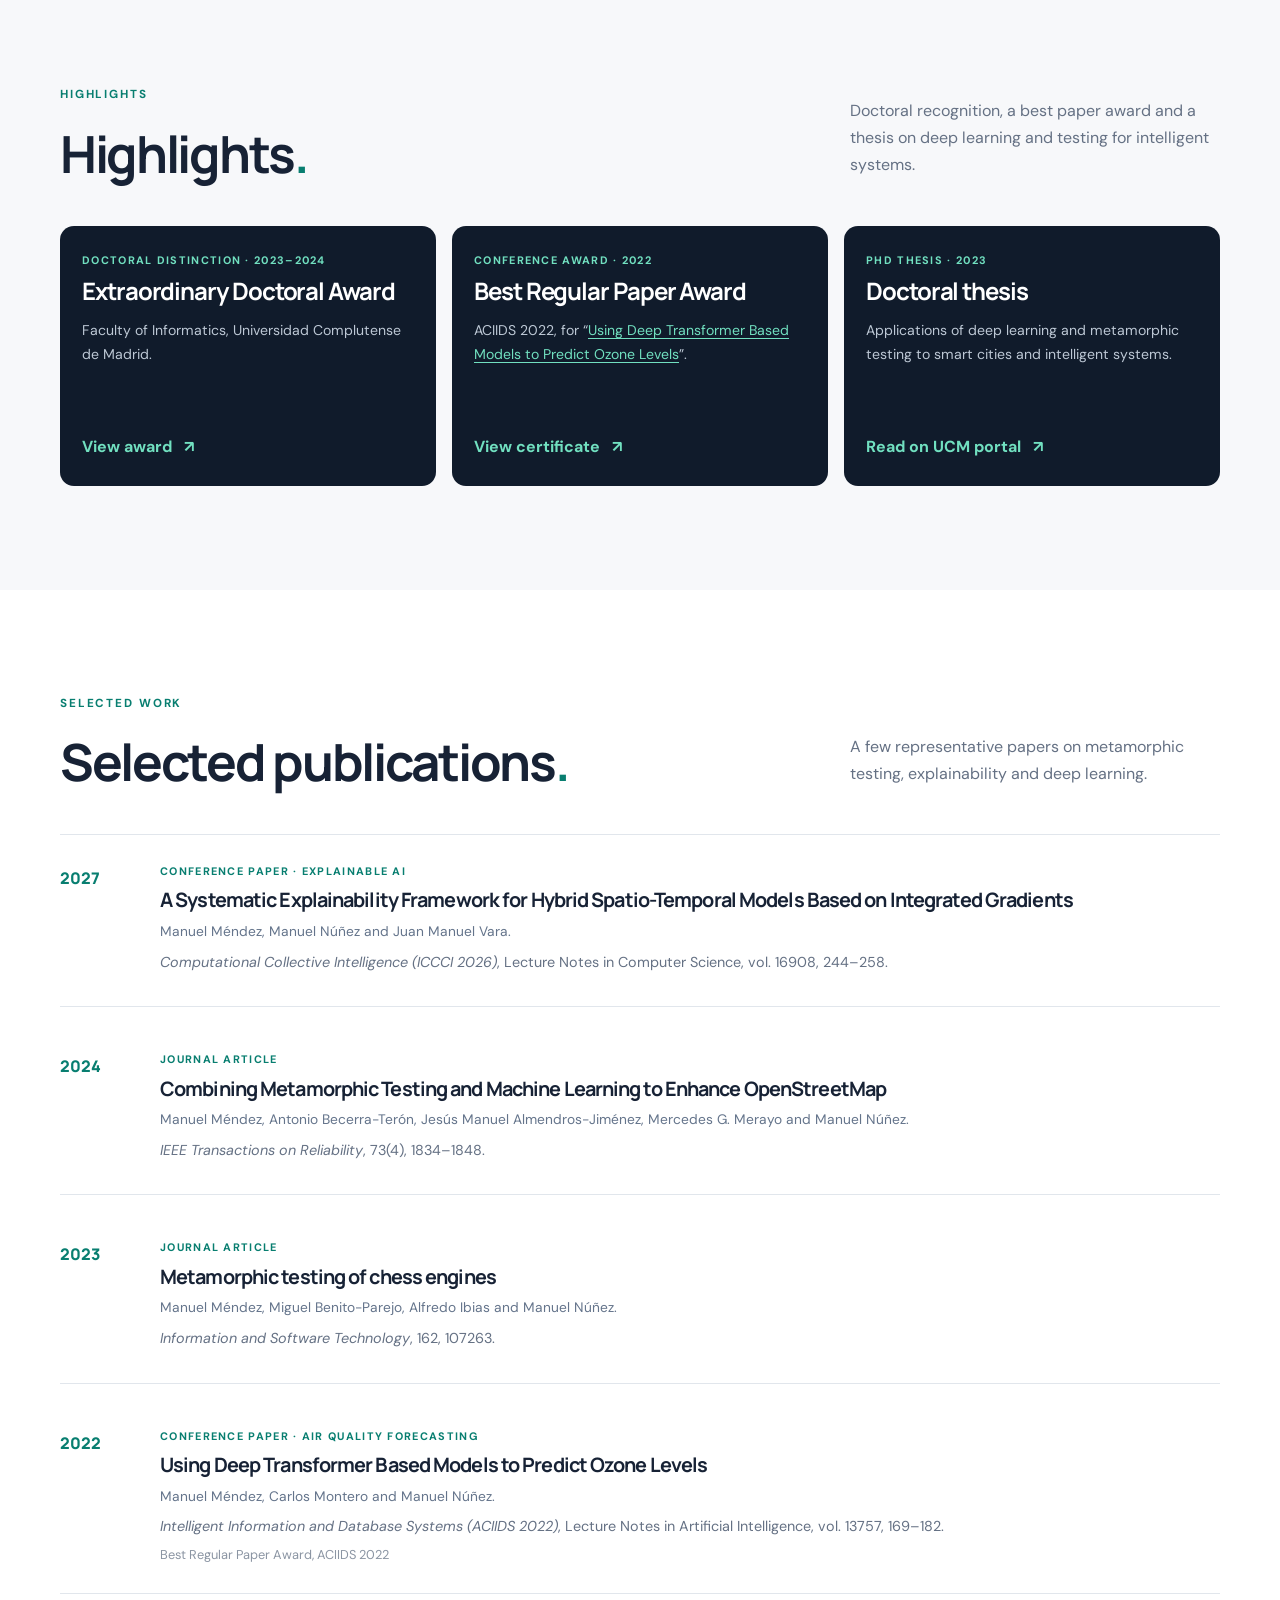
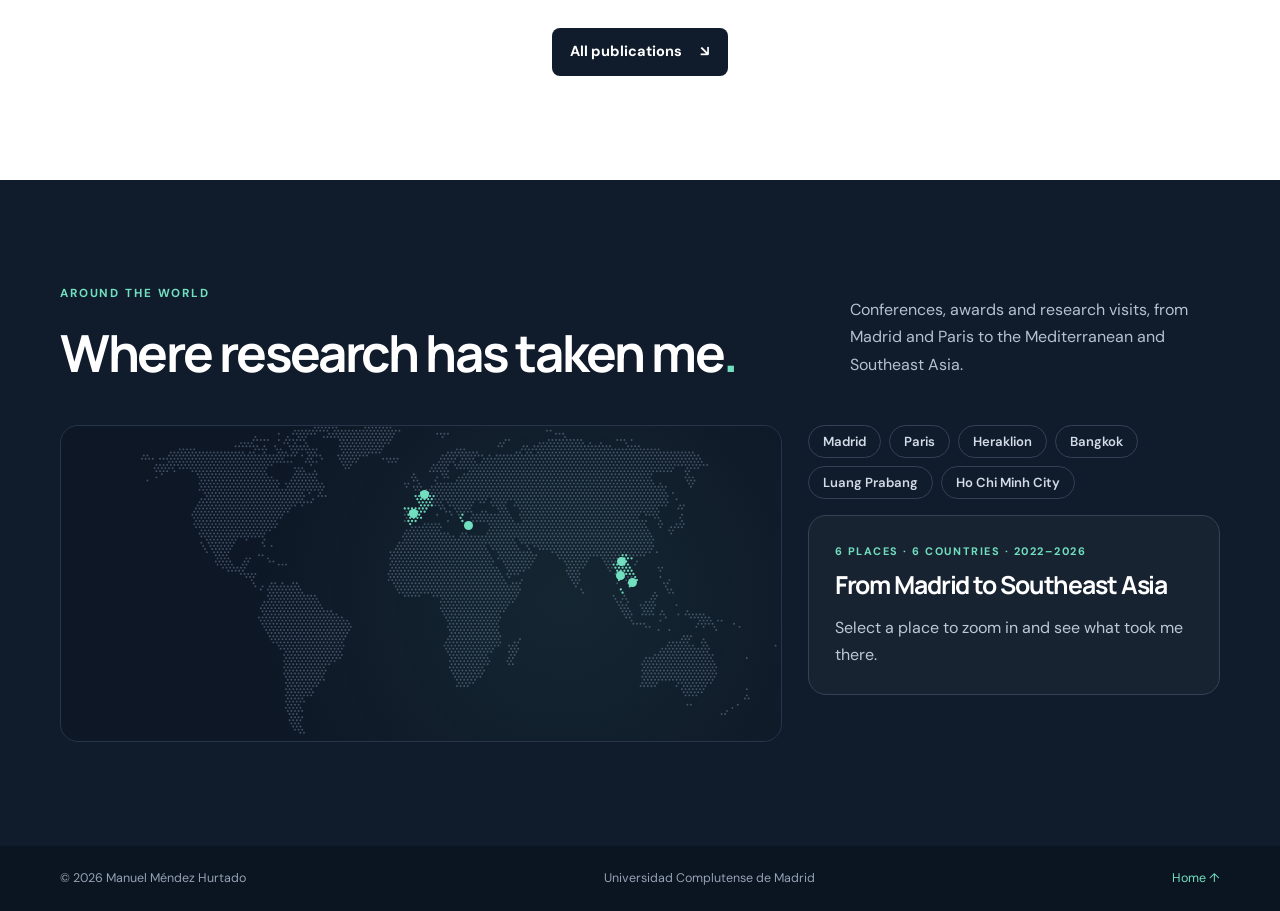
==== commit 1e462887: "Add Google Scholar metrics widget fed by a daily GitHub Action Co-Authored-By: Claude Sonnet 5.5 <no" ====
--- a/index.html
+++ b/index.html
@@ -122,6 +122,30 @@
       </div>
     </section>
 
+<div class="scholar-band">
+      <div class="container">
+      <aside class="scholar-widget" data-scholar hidden aria-label="Google Scholar metrics">
+        <div class="scholar-head">
+          <span class="scholar-label"><span class="scholar-dot" aria-hidden="true"></span>GOOGLE SCHOLAR</span>
+          <a class="scholar-link" data-scholar-link href="https://scholar.google.es/citations?user=avZSGS0AAAAJ&amp;hl=en" target="_blank" rel="noopener noreferrer">View profile <span aria-hidden="true">↗</span></a>
+        </div>
+        <div class="scholar-body">
+          <dl class="scholar-stats">
+            <div class="scholar-stat scholar-stat-main">
+              <dt>Citations</dt>
+              <dd data-scholar-field="citations">—</dd>
+              <span class="scholar-recent" data-scholar-recent hidden></span>
+            </div>
+            <div class="scholar-stat"><dt>h-index</dt><dd data-scholar-field="hIndex">—</dd></div>
+            <div class="scholar-stat"><dt>i10-index</dt><dd data-scholar-field="i10Index">—</dd></div>
+          </dl>
+          <ul class="scholar-chart" data-scholar-chart role="img" aria-label="Citations per year" hidden></ul>
+        </div>
+        <p class="scholar-meta">Updated <time data-scholar-updated>—</time> · refreshed automatically</p>
+      </aside>
+      </div>
+    </div>
+
 <section class="section section-light" id="about">
       <div class="container split-layout">
         <div>
@@ -340,5 +364,6 @@
   <script src="script.js"></script>
   <script src="travel-map.js" defer></script>
   <script src="hero-network.js" defer></script>
+  <script src="citations.js" defer></script>
 </body>
 </html>
--- a/styles.css
+++ b/styles.css
@@ -1989,3 +1989,195 @@
     animation: none;
   }
 }
+
+/* ---------- Google Scholar metrics widget ---------- */
+.scholar-band {
+  background: var(--paper);
+  padding: 2.5rem 0 0;
+}
+
+.scholar-widget {
+  background: var(--navy);
+  color: #fff;
+  border-radius: var(--radius);
+  padding: 1.5rem 1.75rem 1.25rem;
+  display: grid;
+  gap: 1.1rem;
+}
+
+.scholar-widget[hidden] {
+  display: none;
+}
+
+.scholar-widget-inline {
+  margin: 0 0 2rem;
+}
+
+.scholar-head {
+  display: flex;
+  justify-content: space-between;
+  align-items: center;
+  gap: 1rem;
+}
+
+.scholar-label {
+  display: inline-flex;
+  align-items: center;
+  gap: 0.6rem;
+  color: var(--teal);
+  font-size: 0.74rem;
+  font-weight: 700;
+  letter-spacing: 0.14em;
+}
+
+.scholar-dot {
+  width: 8px;
+  height: 8px;
+  border-radius: 50%;
+  background: var(--teal);
+  box-shadow: 0 0 0 0 rgba(113, 224, 192, 0.55);
+  animation: scholar-pulse 2.4s ease-out infinite;
+}
+
+@keyframes scholar-pulse {
+  70% { box-shadow: 0 0 0 9px rgba(113, 224, 192, 0); }
+  100% { box-shadow: 0 0 0 0 rgba(113, 224, 192, 0); }
+}
+
+.scholar-link {
+  color: #c4d0df;
+  font-size: 0.9rem;
+  text-decoration: none;
+}
+
+.scholar-link:hover {
+  color: var(--teal);
+}
+
+.scholar-body {
+  display: flex;
+  flex-wrap: wrap;
+  align-items: flex-end;
+  justify-content: space-between;
+  gap: 1.5rem 2.5rem;
+}
+
+.scholar-stats {
+  display: flex;
+  flex-wrap: wrap;
+  gap: 1rem 2.75rem;
+  margin: 0;
+}
+
+.scholar-stat {
+  display: flex;
+  flex-direction: column;
+  gap: 0.15rem;
+}
+
+.scholar-stat dt {
+  order: 2;
+  color: #9fb0c5;
+  font-size: 0.85rem;
+}
+
+.scholar-stat dd {
+  order: 1;
+  margin: 0;
+  font-family: var(--serif);
+  font-size: 2.1rem;
+  font-weight: 800;
+  line-height: 1.1;
+  font-variant-numeric: tabular-nums;
+}
+
+.scholar-stat-main dd {
+  font-size: 3.1rem;
+  color: var(--teal);
+}
+
+.scholar-recent {
+  order: 3;
+  color: #9fb0c5;
+  font-size: 0.78rem;
+}
+
+.scholar-recent[hidden] {
+  display: none;
+}
+
+.scholar-chart {
+  list-style: none;
+  margin: 0;
+  padding: 0;
+  display: flex;
+  align-items: flex-end;
+  gap: 0.55rem;
+  height: 86px;
+}
+
+.scholar-chart[hidden] {
+  display: none;
+}
+
+.scholar-chart li {
+  display: flex;
+  flex-direction: column;
+  align-items: center;
+  justify-content: flex-end;
+  gap: 0.2rem;
+  height: 100%;
+  min-width: 2rem;
+}
+
+.scholar-bar {
+  display: block;
+  width: 100%;
+  height: calc((100% - 2.4rem) * var(--h, 10) / 100);
+  border-radius: 4px 4px 2px 2px;
+  background: linear-gradient(180deg, var(--teal), rgba(113, 224, 192, 0.35));
+  transform-origin: bottom;
+  animation: scholar-grow 0.8s cubic-bezier(0.2, 0.8, 0.2, 1) both;
+}
+
+@keyframes scholar-grow {
+  from { transform: scaleY(0); }
+}
+
+.scholar-bar-value {
+  color: #c4d0df;
+  font-size: 0.7rem;
+  font-variant-numeric: tabular-nums;
+}
+
+.scholar-bar-year {
+  color: #7f91a8;
+  font-size: 0.7rem;
+}
+
+.scholar-meta {
+  margin: 0;
+  color: #7f91a8;
+  font-size: 0.78rem;
+}
+
+@media (max-width: 640px) {
+  .scholar-widget {
+    padding: 1.25rem 1.25rem 1rem;
+  }
+
+  .scholar-stat-main dd {
+    font-size: 2.6rem;
+  }
+
+  .scholar-stats {
+    gap: 0.9rem 2rem;
+  }
+}
+
+@media (prefers-reduced-motion: reduce) {
+  .scholar-dot,
+  .scholar-bar {
+    animation: none;
+  }
+}
